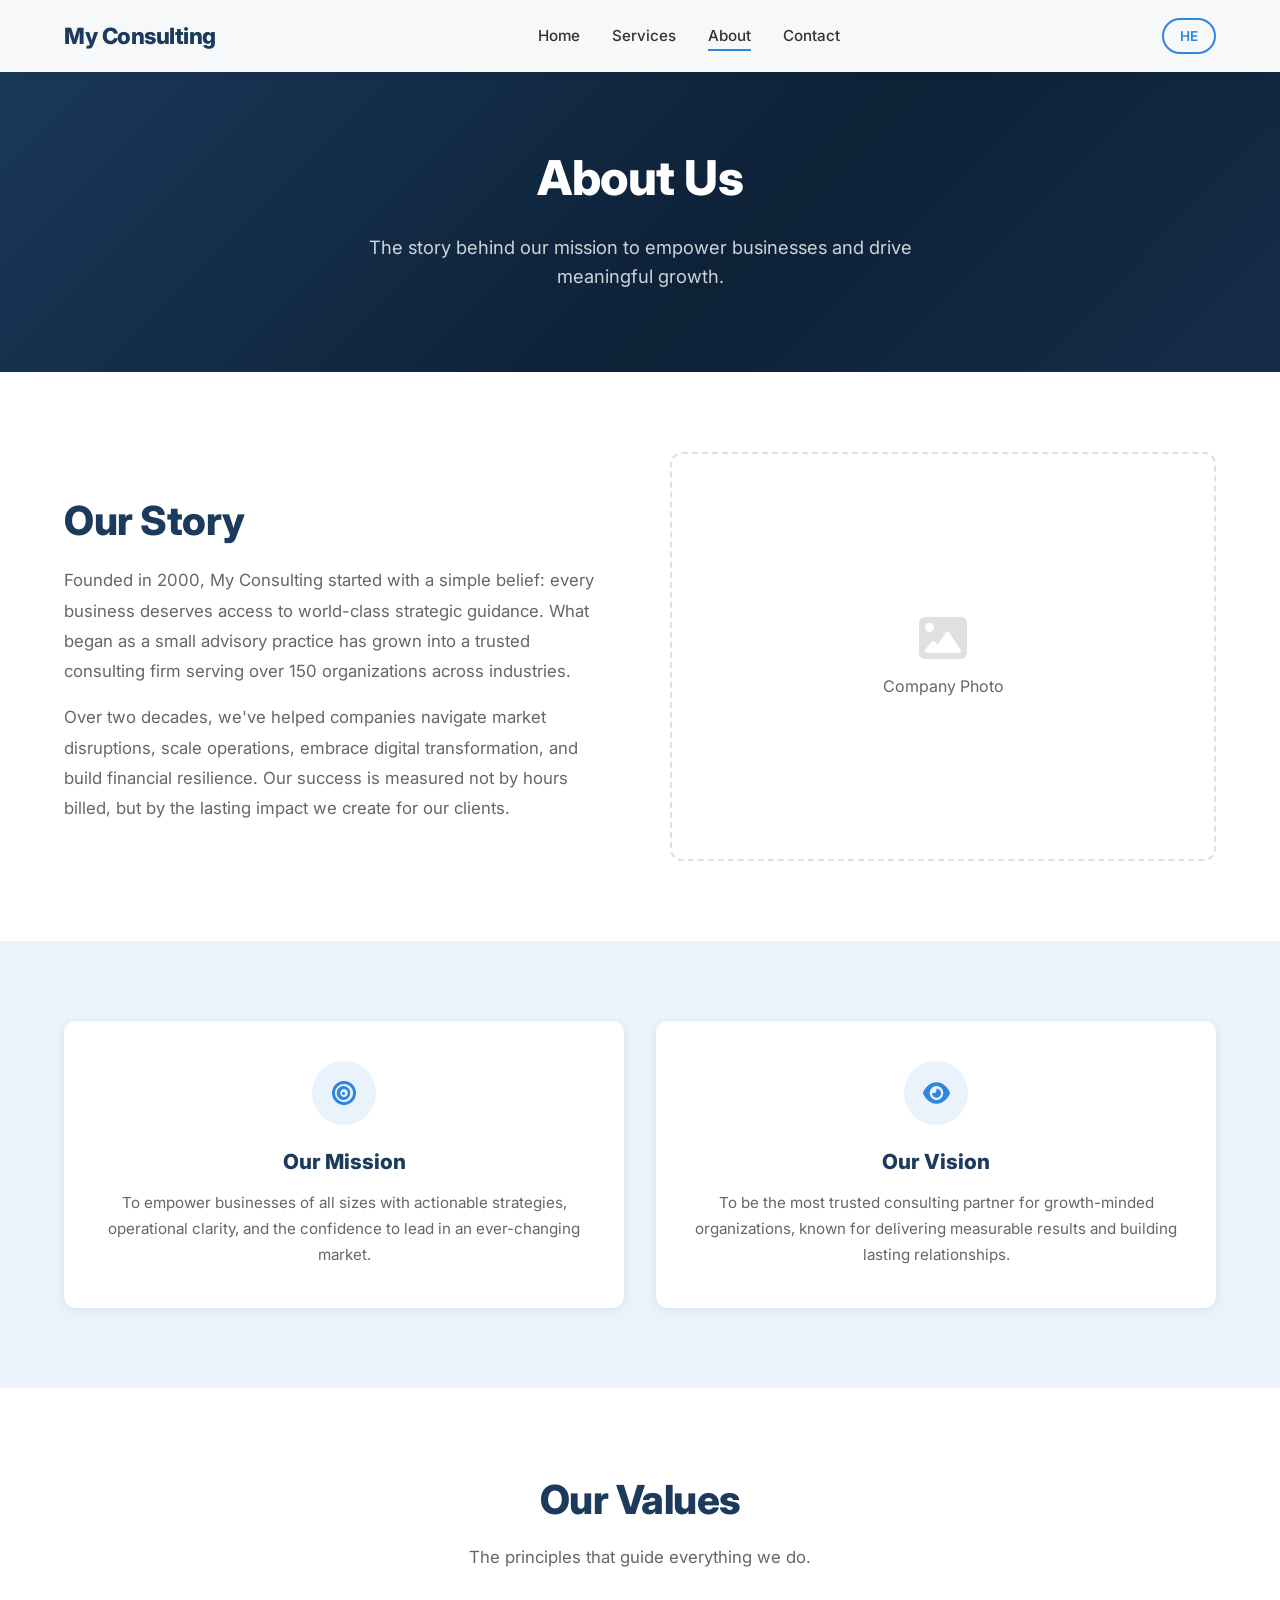
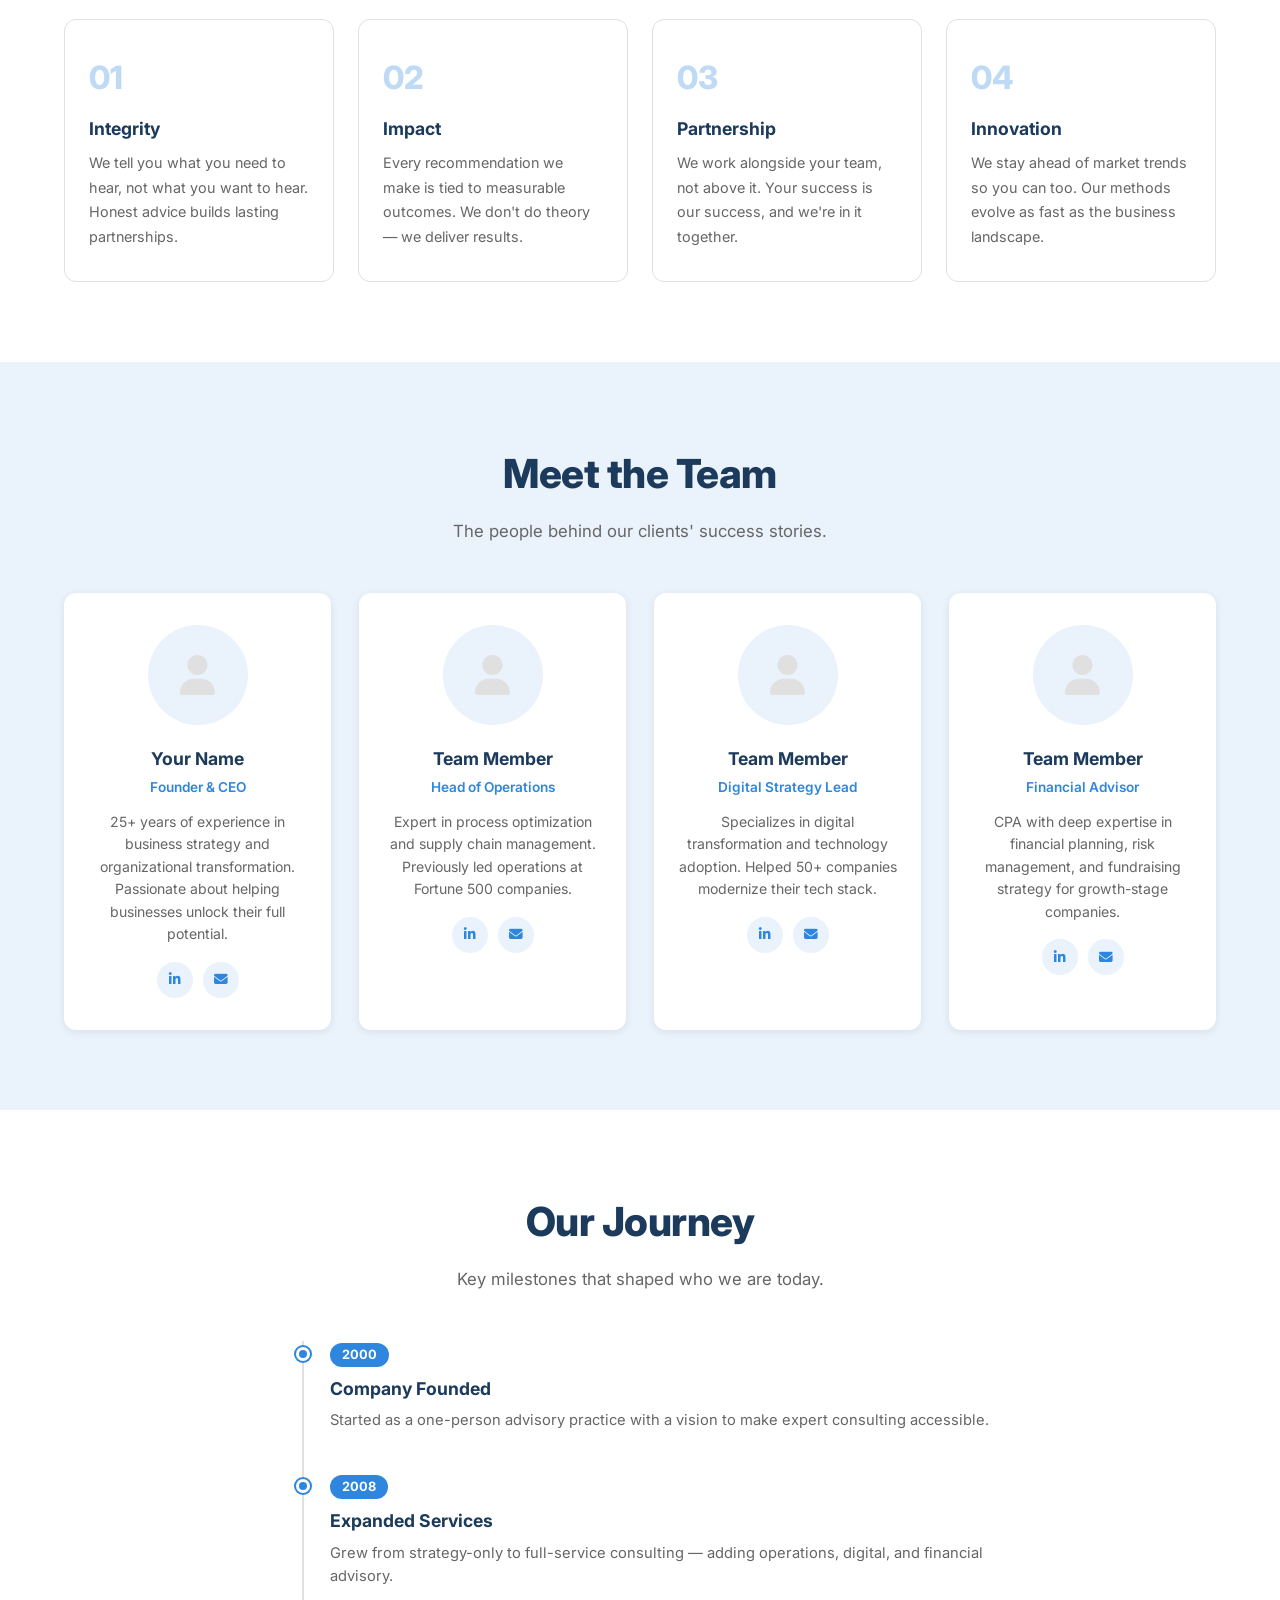
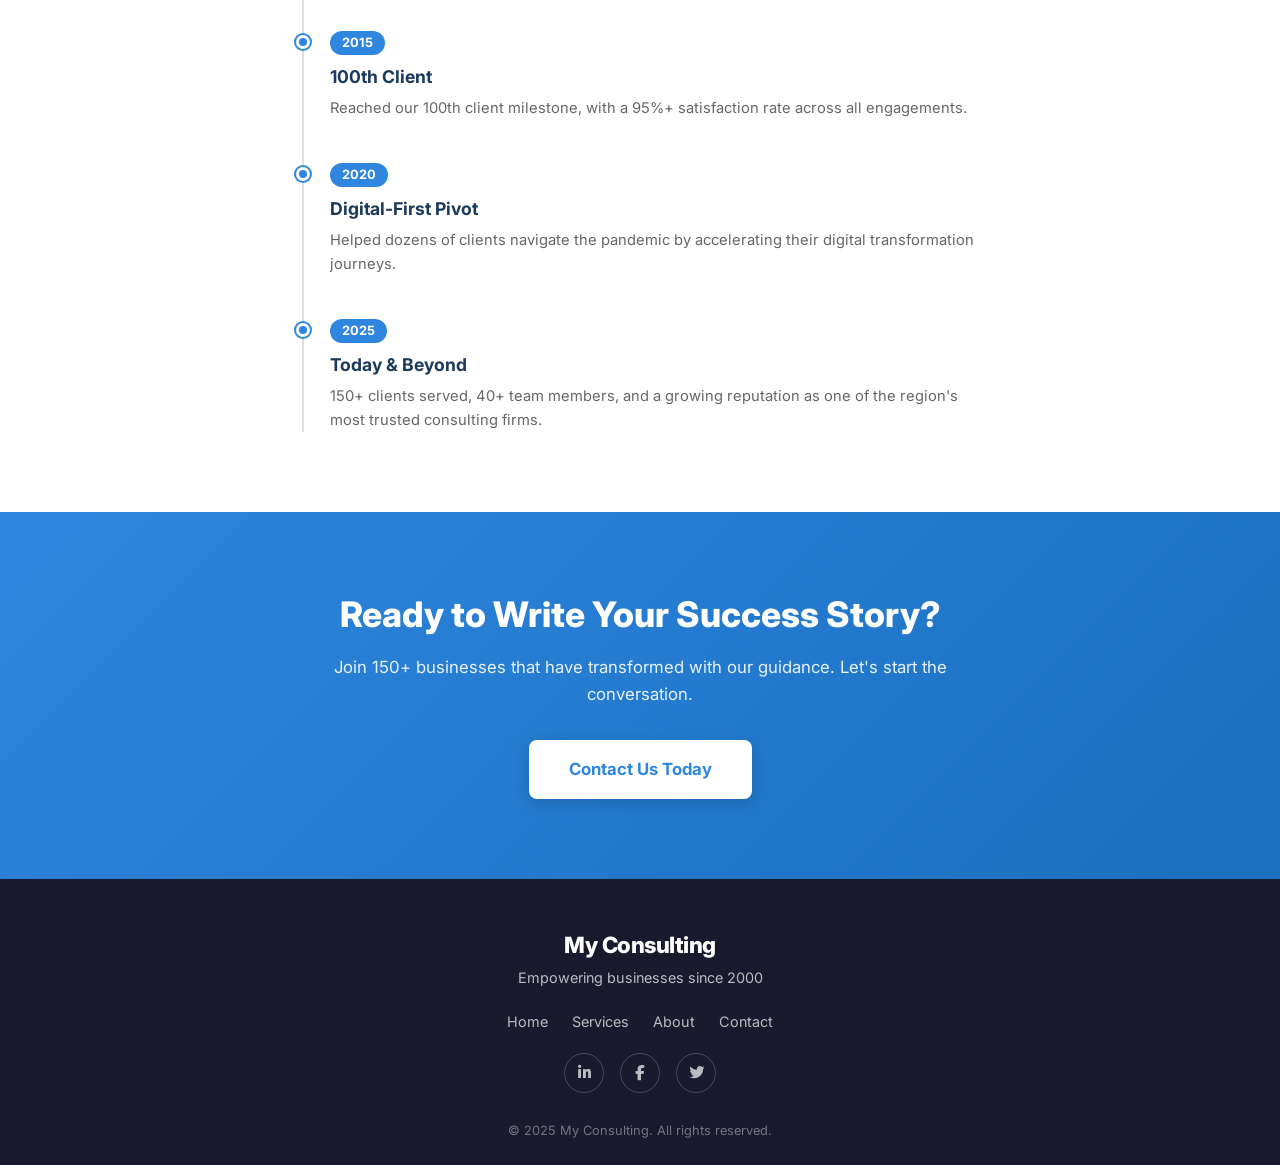
==== about.html @ 68646033 "Add About page (Sprint 4) - New about.html with: Our Story, Mission & Vision cards,   4 Values (Inte" ====
<!DOCTYPE html>
<html lang="en" dir="ltr">
<head>
    <meta charset="UTF-8">
    <meta name="viewport" content="width=device-width, initial-scale=1.0">
    <title>About — My Consulting</title>
    <meta name="description" content="Learn about My Consulting — our story, mission, values, and the team behind our success.">

    <!-- Fonts -->
    <link rel="preconnect" href="https://fonts.googleapis.com">
    <link rel="preconnect" href="https://fonts.gstatic.com" crossorigin>
    <link href="https://fonts.googleapis.com/css2?family=Inter:wght@400;500;600;700;800&family=Heebo:wght@400;500;600;700;800&display=swap" rel="stylesheet">

    <!-- Font Awesome Icons -->
    <link rel="stylesheet" href="https://cdnjs.cloudflare.com/ajax/libs/font-awesome/6.5.1/css/all.min.css">

    <!-- Stylesheet -->
    <link rel="stylesheet" href="css/style.css">
</head>
<body>

    <!-- ========== NAVBAR ========== -->
    <nav class="navbar" id="navbar">
        <div class="container navbar__inner">
            <a href="index.html" class="navbar__logo">
                <span class="logo-text" data-en="My Consulting" data-he="היועצים שלי">My Consulting</span>
            </a>

            <button class="navbar__toggle" id="navToggle" aria-label="Toggle menu">
                <i class="fas fa-bars"></i>
            </button>

            <ul class="navbar__menu" id="navMenu">
                <li><a href="index.html" class="navbar__link" data-en="Home" data-he="בית">Home</a></li>
                <li><a href="services.html" class="navbar__link" data-en="Services" data-he="שירותים">Services</a></li>
                <li><a href="about.html" class="navbar__link active" data-en="About" data-he="אודות">About</a></li>
                <li><a href="contact.html" class="navbar__link" data-en="Contact" data-he="צור קשר">Contact</a></li>
            </ul>

            <button class="lang-toggle" id="langToggle" aria-label="Switch language">
                <span class="lang-toggle__label">HE</span>
            </button>
        </div>
    </nav>

    <!-- ========== PAGE HERO ========== -->
    <section class="page-hero">
        <div class="container page-hero__content">
            <h1 class="page-hero__title" data-en="About Us" data-he="אודותינו">About Us</h1>
            <p class="page-hero__subtitle" data-en="The story behind our mission to empower businesses and drive meaningful growth." data-he="הסיפור מאחורי המשימה שלנו להעצים עסקים ולהניע צמיחה משמעותית.">
                The story behind our mission to empower businesses and drive meaningful growth.
            </p>
        </div>
    </section>

    <!-- ========== OUR STORY ========== -->
    <section class="our-story">
        <div class="container our-story__inner">
            <div class="our-story__content">
                <h2 class="section__title section__title--left" data-en="Our Story" data-he="הסיפור שלנו">Our Story</h2>
                <p class="our-story__text" data-en="Founded in 2000, My Consulting started with a simple belief: every business deserves access to world-class strategic guidance. What began as a small advisory practice has grown into a trusted consulting firm serving over 150 organizations across industries." data-he="היועצים שלי נוסדה בשנת 2000 מתוך אמונה פשוטה: כל עסק ראוי לגישה להכוונה אסטרטגית ברמה עולמית. מה שהתחיל כפרקטיקת ייעוץ קטנה צמח לחברת ייעוץ מהימנה המשרתת למעלה מ-150 ארגונים בתעשיות שונות.">
                    Founded in 2000, My Consulting started with a simple belief: every business deserves access to world-class strategic guidance. What began as a small advisory practice has grown into a trusted consulting firm serving over 150 organizations across industries.
                </p>
                <p class="our-story__text" data-en="Over two decades, we've helped companies navigate market disruptions, scale operations, embrace digital transformation, and build financial resilience. Our success is measured not by hours billed, but by the lasting impact we create for our clients." data-he="לאורך שני עשורים, עזרנו לחברות לנווט בשיבושי שוק, להרחיב תפעול, לאמץ טרנספורמציה דיגיטלית ולבנות חוסן פיננסי. ההצלחה שלנו נמדדת לא בשעות שחויבו, אלא בהשפעה המתמשכת שאנו יוצרים עבור הלקוחות שלנו.">
                    Over two decades, we've helped companies navigate market disruptions, scale operations, embrace digital transformation, and build financial resilience. Our success is measured not by hours billed, but by the lasting impact we create for our clients.
                </p>
            </div>
            <div class="our-story__image">
                <div class="about__placeholder">
                    <i class="fas fa-image"></i>
                    <span data-en="Company Photo" data-he="תמונת החברה">Company Photo</span>
                </div>
            </div>
        </div>
    </section>

    <!-- ========== MISSION & VISION ========== -->
    <section class="mission-vision">
        <div class="container">
            <div class="mission-vision__grid">
                <div class="mv-card">
                    <div class="mv-card__icon">
                        <i class="fas fa-bullseye"></i>
                    </div>
                    <h3 class="mv-card__title" data-en="Our Mission" data-he="המשימה שלנו">Our Mission</h3>
                    <p class="mv-card__text" data-en="To empower businesses of all sizes with actionable strategies, operational clarity, and the confidence to lead in an ever-changing market." data-he="להעצים עסקים בכל הגדלים עם אסטרטגיות מעשיות, בהירות תפעולית והביטחון להוביל בשוק משתנה.">
                        To empower businesses of all sizes with actionable strategies, operational clarity, and the confidence to lead in an ever-changing market.
                    </p>
                </div>
                <div class="mv-card">
                    <div class="mv-card__icon">
                        <i class="fas fa-eye"></i>
                    </div>
                    <h3 class="mv-card__title" data-en="Our Vision" data-he="החזון שלנו">Our Vision</h3>
                    <p class="mv-card__text" data-en="To be the most trusted consulting partner for growth-minded organizations, known for delivering measurable results and building lasting relationships." data-he="להיות שותף הייעוץ המהימן ביותר לארגונים מוכווני צמיחה, הידועים במתן תוצאות מדידות ובבניית קשרים מתמשכים.">
                        To be the most trusted consulting partner for growth-minded organizations, known for delivering measurable results and building lasting relationships.
                    </p>
                </div>
            </div>
        </div>
    </section>

    <!-- ========== OUR VALUES ========== -->
    <section class="values">
        <div class="container">
            <h2 class="section__title" data-en="Our Values" data-he="הערכים שלנו">Our Values</h2>
            <p class="section__subtitle" data-en="The principles that guide everything we do." data-he="העקרונות שמנחים את כל מה שאנחנו עושים.">
                The principles that guide everything we do.
            </p>

            <div class="values__grid">
                <div class="value-card">
                    <div class="value-card__number">01</div>
                    <h3 class="value-card__title" data-en="Integrity" data-he="יושרה">Integrity</h3>
                    <p class="value-card__text" data-en="We tell you what you need to hear, not what you want to hear. Honest advice builds lasting partnerships." data-he="אנחנו אומרים לכם מה שאתם צריכים לשמוע, לא מה שאתם רוצים לשמוע. ייעוץ כנה בונה שותפויות מתמשכות.">
                        We tell you what you need to hear, not what you want to hear. Honest advice builds lasting partnerships.
                    </p>
                </div>
                <div class="value-card">
                    <div class="value-card__number">02</div>
                    <h3 class="value-card__title" data-en="Impact" data-he="השפעה">Impact</h3>
                    <p class="value-card__text" data-en="Every recommendation we make is tied to measurable outcomes. We don't do theory — we deliver results." data-he="כל המלצה שלנו קשורה לתוצאות מדידות. אנחנו לא עוסקים בתיאוריה — אנחנו מספקים תוצאות.">
                        Every recommendation we make is tied to measurable outcomes. We don't do theory — we deliver results.
                    </p>
                </div>
                <div class="value-card">
                    <div class="value-card__number">03</div>
                    <h3 class="value-card__title" data-en="Partnership" data-he="שותפות">Partnership</h3>
                    <p class="value-card__text" data-en="We work alongside your team, not above it. Your success is our success, and we're in it together." data-he="אנחנו עובדים לצד הצוות שלכם, לא מעליו. ההצלחה שלכם היא ההצלחה שלנו, ואנחנו ביחד.">
                        We work alongside your team, not above it. Your success is our success, and we're in it together.
                    </p>
                </div>
                <div class="value-card">
                    <div class="value-card__number">04</div>
                    <h3 class="value-card__title" data-en="Innovation" data-he="חדשנות">Innovation</h3>
                    <p class="value-card__text" data-en="We stay ahead of market trends so you can too. Our methods evolve as fast as the business landscape." data-he="אנחנו נשארים מקדימים את מגמות השוק כדי שגם אתם תוכלו. השיטות שלנו מתפתחות מהר כמו הנוף העסקי.">
                        We stay ahead of market trends so you can too. Our methods evolve as fast as the business landscape.
                    </p>
                </div>
            </div>
        </div>
    </section>

    <!-- ========== TEAM SECTION ========== -->
    <section class="team">
        <div class="container">
            <h2 class="section__title" data-en="Meet the Team" data-he="הכירו את הצוות">Meet the Team</h2>
            <p class="section__subtitle" data-en="The people behind our clients' success stories." data-he="האנשים מאחורי סיפורי ההצלחה של הלקוחות שלנו.">
                The people behind our clients' success stories.
            </p>

            <div class="team__grid">
                <!-- Team Member 1 -->
                <div class="team-card">
                    <div class="team-card__photo">
                        <i class="fas fa-user"></i>
                    </div>
                    <h3 class="team-card__name" data-en="Your Name" data-he="השם שלך">Your Name</h3>
                    <span class="team-card__role" data-en="Founder & CEO" data-he='מייסד/ת ומנכ"ל/ית'>Founder & CEO</span>
                    <p class="team-card__bio" data-en="25+ years of experience in business strategy and organizational transformation. Passionate about helping businesses unlock their full potential." data-he="25+ שנות ניסיון באסטרטגיה עסקית וטרנספורמציה ארגונית. נלהב/ת לעזור לעסקים לפתוח את מלוא הפוטנציאל שלהם.">
                        25+ years of experience in business strategy and organizational transformation. Passionate about helping businesses unlock their full potential.
                    </p>
                    <div class="team-card__social">
                        <a href="#" aria-label="LinkedIn"><i class="fab fa-linkedin-in"></i></a>
                        <a href="#" aria-label="Email"><i class="fas fa-envelope"></i></a>
                    </div>
                </div>

                <!-- Team Member 2 -->
                <div class="team-card">
                    <div class="team-card__photo">
                        <i class="fas fa-user"></i>
                    </div>
                    <h3 class="team-card__name" data-en="Team Member" data-he="חבר/ת צוות">Team Member</h3>
                    <span class="team-card__role" data-en="Head of Operations" data-he="ראש תפעול">Head of Operations</span>
                    <p class="team-card__bio" data-en="Expert in process optimization and supply chain management. Previously led operations at Fortune 500 companies." data-he="מומחה/ית באופטימיזציה של תהליכים וניהול שרשרת אספקה. הוביל/ה בעבר תפעול בחברות Fortune 500.">
                        Expert in process optimization and supply chain management. Previously led operations at Fortune 500 companies.
                    </p>
                    <div class="team-card__social">
                        <a href="#" aria-label="LinkedIn"><i class="fab fa-linkedin-in"></i></a>
                        <a href="#" aria-label="Email"><i class="fas fa-envelope"></i></a>
                    </div>
                </div>

                <!-- Team Member 3 -->
                <div class="team-card">
                    <div class="team-card__photo">
                        <i class="fas fa-user"></i>
                    </div>
                    <h3 class="team-card__name" data-en="Team Member" data-he="חבר/ת צוות">Team Member</h3>
                    <span class="team-card__role" data-en="Digital Strategy Lead" data-he="מוביל/ת אסטרטגיה דיגיטלית">Digital Strategy Lead</span>
                    <p class="team-card__bio" data-en="Specializes in digital transformation and technology adoption. Helped 50+ companies modernize their tech stack." data-he="מתמחה בטרנספורמציה דיגיטלית ואימוץ טכנולוגיה. עזר/ה ליותר מ-50 חברות לחדש את מערך הטכנולוגיה שלהן.">
                        Specializes in digital transformation and technology adoption. Helped 50+ companies modernize their tech stack.
                    </p>
                    <div class="team-card__social">
                        <a href="#" aria-label="LinkedIn"><i class="fab fa-linkedin-in"></i></a>
                        <a href="#" aria-label="Email"><i class="fas fa-envelope"></i></a>
                    </div>
                </div>

                <!-- Team Member 4 -->
                <div class="team-card">
                    <div class="team-card__photo">
                        <i class="fas fa-user"></i>
                    </div>
                    <h3 class="team-card__name" data-en="Team Member" data-he="חבר/ת צוות">Team Member</h3>
                    <span class="team-card__role" data-en="Financial Advisor" data-he="יועץ/ת פיננסי/ת">Financial Advisor</span>
                    <p class="team-card__bio" data-en="CPA with deep expertise in financial planning, risk management, and fundraising strategy for growth-stage companies." data-he='רואה חשבון עם מומחיות עמוקה בתכנון פיננסי, ניהול סיכונים ואסטרטגיית גיוס הון לחברות בשלב צמיחה.'>
                        CPA with deep expertise in financial planning, risk management, and fundraising strategy for growth-stage companies.
                    </p>
                    <div class="team-card__social">
                        <a href="#" aria-label="LinkedIn"><i class="fab fa-linkedin-in"></i></a>
                        <a href="#" aria-label="Email"><i class="fas fa-envelope"></i></a>
                    </div>
                </div>
            </div>
        </div>
    </section>

    <!-- ========== TIMELINE / MILESTONES ========== -->
    <section class="timeline">
        <div class="container">
            <h2 class="section__title" data-en="Our Journey" data-he="המסע שלנו">Our Journey</h2>
            <p class="section__subtitle" data-en="Key milestones that shaped who we are today." data-he="אבני דרך מרכזיות שעיצבו את מי שאנחנו היום.">
                Key milestones that shaped who we are today.
            </p>

            <div class="timeline__track">
                <div class="timeline-item">
                    <div class="timeline-item__dot"></div>
                    <div class="timeline-item__content">
                        <span class="timeline-item__year">2000</span>
                        <h3 class="timeline-item__title" data-en="Company Founded" data-he="החברה נוסדה">Company Founded</h3>
                        <p class="timeline-item__text" data-en="Started as a one-person advisory practice with a vision to make expert consulting accessible." data-he="התחלנו כפרקטיקת ייעוץ של אדם אחד עם חזון להפוך ייעוץ מומחה לנגיש.">
                            Started as a one-person advisory practice with a vision to make expert consulting accessible.
                        </p>
                    </div>
                </div>

                <div class="timeline-item">
                    <div class="timeline-item__dot"></div>
                    <div class="timeline-item__content">
                        <span class="timeline-item__year">2008</span>
                        <h3 class="timeline-item__title" data-en="Expanded Services" data-he="הרחבת שירותים">Expanded Services</h3>
                        <p class="timeline-item__text" data-en="Grew from strategy-only to full-service consulting — adding operations, digital, and financial advisory." data-he="צמחנו מאסטרטגיה בלבד לייעוץ מלא — הוספנו תפעול, דיגיטל וייעוץ פיננסי.">
                            Grew from strategy-only to full-service consulting — adding operations, digital, and financial advisory.
                        </p>
                    </div>
                </div>

                <div class="timeline-item">
                    <div class="timeline-item__dot"></div>
                    <div class="timeline-item__content">
                        <span class="timeline-item__year">2015</span>
                        <h3 class="timeline-item__title" data-en="100th Client" data-he="הלקוח ה-100">100th Client</h3>
                        <p class="timeline-item__text" data-en="Reached our 100th client milestone, with a 95%+ satisfaction rate across all engagements." data-he="הגענו לאבן הדרך של 100 לקוחות, עם שיעור שביעות רצון של 95%+ בכל הפרויקטים.">
                            Reached our 100th client milestone, with a 95%+ satisfaction rate across all engagements.
                        </p>
                    </div>
                </div>

                <div class="timeline-item">
                    <div class="timeline-item__dot"></div>
                    <div class="timeline-item__content">
                        <span class="timeline-item__year">2020</span>
                        <h3 class="timeline-item__title" data-en="Digital-First Pivot" data-he="מעבר לדיגיטל">Digital-First Pivot</h3>
                        <p class="timeline-item__text" data-en="Helped dozens of clients navigate the pandemic by accelerating their digital transformation journeys." data-he="עזרנו לעשרות לקוחות לנווט במגפה על ידי האצת מסעות הטרנספורמציה הדיגיטלית שלהם.">
                            Helped dozens of clients navigate the pandemic by accelerating their digital transformation journeys.
                        </p>
                    </div>
                </div>

                <div class="timeline-item">
                    <div class="timeline-item__dot"></div>
                    <div class="timeline-item__content">
                        <span class="timeline-item__year">2025</span>
                        <h3 class="timeline-item__title" data-en="Today & Beyond" data-he="היום והלאה">Today & Beyond</h3>
                        <p class="timeline-item__text" data-en="150+ clients served, 40+ team members, and a growing reputation as one of the region's most trusted consulting firms." data-he="למעלה מ-150 לקוחות, 40+ חברי צוות, ומוניטין הולך וגדל כאחת מחברות הייעוץ המהימנות בישראל.">
                            150+ clients served, 40+ team members, and a growing reputation as one of the region's most trusted consulting firms.
                        </p>
                    </div>
                </div>
            </div>
        </div>
    </section>

    <!-- ========== BOTTOM CTA ========== -->
    <section class="cta-banner">
        <div class="container cta-banner__inner">
            <h2 class="cta-banner__title" data-en="Ready to Write Your Success Story?" data-he="מוכנים לכתוב את סיפור ההצלחה שלכם?">
                Ready to Write Your Success Story?
            </h2>
            <p class="cta-banner__text" data-en="Join 150+ businesses that have transformed with our guidance. Let's start the conversation." data-he="הצטרפו ליותר מ-150 עסקים שעברו טרנספורמציה בהכוונה שלנו. בואו נתחיל את השיחה.">
                Join 150+ businesses that have transformed with our guidance. Let's start the conversation.
            </p>
            <a href="contact.html" class="btn btn--cta" data-en="Contact Us Today" data-he="צרו קשר היום">
                Contact Us Today
            </a>
        </div>
    </section>

    <!-- ========== FOOTER ========== -->
    <footer class="footer">
        <div class="container footer__inner">
            <div class="footer__brand">
                <span class="logo-text" data-en="My Consulting" data-he="היועצים שלי">My Consulting</span>
                <p class="footer__tagline" data-en="Empowering businesses since 2000" data-he="מעצימים עסקים מאז 2000">Empowering businesses since 2000</p>
            </div>
            <div class="footer__links">
                <a href="index.html" data-en="Home" data-he="בית">Home</a>
                <a href="services.html" data-en="Services" data-he="שירותים">Services</a>
                <a href="about.html" data-en="About" data-he="אודות">About</a>
                <a href="contact.html" data-en="Contact" data-he="צור קשר">Contact</a>
            </div>
            <div class="footer__social">
                <a href="#" aria-label="LinkedIn"><i class="fab fa-linkedin-in"></i></a>
                <a href="#" aria-label="Facebook"><i class="fab fa-facebook-f"></i></a>
                <a href="#" aria-label="Twitter"><i class="fab fa-twitter"></i></a>
            </div>
            <p class="footer__copy">&copy; 2025 My Consulting. <span data-en="All rights reserved." data-he="כל הזכויות שמורות.">All rights reserved.</span></p>
        </div>
    </footer>

    <!-- JavaScript -->
    <script src="js/main.js"></script>
</body>
</html>
---- css/style.css ----
/* ========== CSS VARIABLES ========== */
:root {
    --color-primary: #1B3A5C;
    --color-accent: #2E86DE;
    --color-accent-hover: #2475c5;
    --color-light-bg: #EAF2FB;
    --color-gold: #F4A261;
    --color-white: #FFFFFF;
    --color-dark: #1a1a2e;
    --color-text: #333333;
    --color-text-light: #666666;
    --color-border: #e0e0e0;

    --font-en: 'Inter', sans-serif;
    --font-he: 'Heebo', sans-serif;

    --shadow-sm: 0 2px 8px rgba(0, 0, 0, 0.08);
    --shadow-md: 0 4px 20px rgba(0, 0, 0, 0.12);
    --shadow-lg: 0 8px 40px rgba(0, 0, 0, 0.15);

    --radius: 12px;
    --radius-sm: 8px;
    --transition: 0.3s ease;
}

/* ========== RESET & BASE ========== */
*,
*::before,
*::after {
    margin: 0;
    padding: 0;
    box-sizing: border-box;
}

html {
    scroll-behavior: smooth;
    font-size: 16px;
}

body {
    font-family: var(--font-en);
    color: var(--color-text);
    line-height: 1.6;
    background: var(--color-white);
    overflow-x: hidden;
}

[dir="rtl"] body {
    font-family: var(--font-he);
}

a {
    text-decoration: none;
    color: inherit;
    transition: color var(--transition);
}

img {
    max-width: 100%;
    display: block;
}

.container {
    max-width: 1200px;
    margin: 0 auto;
    padding: 0 24px;
}

/* ========== NAVBAR ========== */
.navbar {
    position: fixed;
    top: 0;
    left: 0;
    right: 0;
    z-index: 1000;
    background: rgba(255, 255, 255, 0.97);
    backdrop-filter: blur(10px);
    box-shadow: var(--shadow-sm);
    transition: background var(--transition);
}

.navbar__inner {
    display: flex;
    align-items: center;
    justify-content: space-between;
    height: 72px;
}

.navbar__logo {
    display: flex;
    align-items: center;
    gap: 10px;
}

.logo-text {
    font-size: 1.4rem;
    font-weight: 800;
    color: var(--color-primary);
    letter-spacing: -0.5px;
}

.navbar__menu {
    display: flex;
    list-style: none;
    gap: 32px;
}

.navbar__link {
    font-size: 0.95rem;
    font-weight: 500;
    color: var(--color-text);
    position: relative;
    padding: 4px 0;
}

.navbar__link::after {
    content: '';
    position: absolute;
    bottom: -2px;
    left: 0;
    width: 0;
    height: 2px;
    background: var(--color-accent);
    transition: width var(--transition);
}

.navbar__link:hover::after,
.navbar__link.active::after {
    width: 100%;
}

[dir="rtl"] .navbar__link::after {
    left: auto;
    right: 0;
}

.navbar__link:hover {
    color: var(--color-accent);
}

.lang-toggle {
    display: flex;
    align-items: center;
    gap: 6px;
    padding: 8px 16px;
    border: 2px solid var(--color-accent);
    border-radius: 24px;
    background: transparent;
    color: var(--color-accent);
    font-weight: 600;
    font-size: 0.85rem;
    cursor: pointer;
    transition: all var(--transition);
    font-family: var(--font-en);
}

.lang-toggle:hover {
    background: var(--color-accent);
    color: var(--color-white);
}

.navbar__toggle {
    display: none;
    background: none;
    border: none;
    font-size: 1.5rem;
    color: var(--color-primary);
    cursor: pointer;
}

/* ========== HERO ========== */
.hero {
    position: relative;
    min-height: 100vh;
    display: flex;
    align-items: center;
    justify-content: center;
    background: linear-gradient(135deg, var(--color-primary) 0%, #0d2137 60%, #162d4a 100%);
    overflow: hidden;
}

.hero::before {
    content: '';
    position: absolute;
    top: -50%;
    right: -20%;
    width: 700px;
    height: 700px;
    background: radial-gradient(circle, rgba(46, 134, 222, 0.15) 0%, transparent 70%);
    border-radius: 50%;
}

.hero::after {
    content: '';
    position: absolute;
    bottom: -30%;
    left: -10%;
    width: 500px;
    height: 500px;
    background: radial-gradient(circle, rgba(244, 162, 97, 0.1) 0%, transparent 70%);
    border-radius: 50%;
}

.hero__content {
    position: relative;
    z-index: 2;
    text-align: center;
    max-width: 800px;
}

.hero__title {
    font-size: clamp(2.2rem, 5vw, 3.5rem);
    font-weight: 800;
    color: var(--color-white);
    line-height: 1.2;
    margin-bottom: 24px;
    letter-spacing: -1px;
}

.hero__subtitle {
    font-size: clamp(1rem, 2.5vw, 1.25rem);
    color: rgba(255, 255, 255, 0.8);
    margin-bottom: 40px;
    font-weight: 400;
}

.hero__cta {
    font-size: 1.1rem;
    padding: 16px 40px;
}

/* ========== BUTTONS ========== */
.btn {
    display: inline-block;
    padding: 12px 32px;
    border-radius: 8px;
    font-weight: 600;
    font-size: 1rem;
    cursor: pointer;
    transition: all var(--transition);
    border: none;
    font-family: inherit;
    text-align: center;
}

.btn--primary {
    background: var(--color-accent);
    color: var(--color-white);
    box-shadow: 0 4px 15px rgba(46, 134, 222, 0.3);
}

.btn--primary:hover {
    background: var(--color-accent-hover);
    transform: translateY(-2px);
    box-shadow: 0 6px 25px rgba(46, 134, 222, 0.4);
}

.btn--outline {
    background: transparent;
    color: var(--color-accent);
    border: 2px solid var(--color-accent);
}

.btn--outline:hover {
    background: var(--color-accent);
    color: var(--color-white);
    transform: translateY(-2px);
}

/* ========== SECTION TITLES ========== */
.section__title {
    font-size: clamp(1.8rem, 4vw, 2.5rem);
    font-weight: 800;
    color: var(--color-primary);
    text-align: center;
    margin-bottom: 12px;
    letter-spacing: -0.5px;
}

.section__title--left {
    text-align: left;
}

[dir="rtl"] .section__title--left {
    text-align: right;
}

.section__subtitle {
    font-size: 1.05rem;
    color: var(--color-text-light);
    text-align: center;
    max-width: 600px;
    margin: 0 auto 48px;
}

/* ========== CTA BANNER ========== */
.cta-banner {
    padding: 80px 0;
    background: linear-gradient(135deg, var(--color-accent) 0%, #1a6fbf 100%);
    text-align: center;
}

.cta-banner__inner {
    max-width: 700px;
    margin: 0 auto;
}

.cta-banner__title {
    font-size: clamp(1.6rem, 3.5vw, 2.2rem);
    font-weight: 800;
    color: var(--color-white);
    margin-bottom: 16px;
    line-height: 1.3;
}

.cta-banner__text {
    font-size: 1.05rem;
    color: rgba(255, 255, 255, 0.9);
    margin-bottom: 32px;
    line-height: 1.6;
}

.btn--cta {
    display: inline-block;
    padding: 16px 40px;
    background: var(--color-white);
    color: var(--color-accent);
    border-radius: 8px;
    font-weight: 700;
    font-size: 1.05rem;
    cursor: pointer;
    transition: all var(--transition);
    border: none;
    box-shadow: 0 4px 15px rgba(0, 0, 0, 0.15);
}

.btn--cta:hover {
    background: var(--color-gold);
    color: var(--color-white);
    transform: translateY(-2px);
    box-shadow: 0 6px 25px rgba(0, 0, 0, 0.2);
}

/* ========== SERVICES ========== */
.services {
    padding: 100px 0;
    background: var(--color-white);
}

.services__grid {
    display: grid;
    grid-template-columns: repeat(4, 1fr);
    gap: 28px;
}

.service-card {
    background: var(--color-white);
    border: 1px solid var(--color-border);
    border-radius: var(--radius);
    padding: 40px 28px;
    text-align: center;
    transition: all var(--transition);
    position: relative;
    overflow: hidden;
}

.service-card::before {
    content: '';
    position: absolute;
    top: 0;
    left: 0;
    right: 0;
    height: 4px;
    background: var(--color-accent);
    transform: scaleX(0);
    transition: transform var(--transition);
}

.service-card:hover {
    transform: translateY(-8px);
    box-shadow: var(--shadow-lg);
    border-color: transparent;
}

.service-card:hover::before {
    transform: scaleX(1);
}

.service-card__icon {
    width: 72px;
    height: 72px;
    margin: 0 auto 24px;
    background: var(--color-light-bg);
    border-radius: 50%;
    display: flex;
    align-items: center;
    justify-content: center;
    font-size: 1.6rem;
    color: var(--color-accent);
    transition: all var(--transition);
}

.service-card:hover .service-card__icon {
    background: var(--color-accent);
    color: var(--color-white);
    transform: scale(1.1);
}

.service-card__title {
    font-size: 1.15rem;
    font-weight: 700;
    color: var(--color-primary);
    margin-bottom: 12px;
}

.service-card__desc {
    font-size: 0.92rem;
    color: var(--color-text-light);
    line-height: 1.7;
}

/* ========== STATS ========== */
.stats {
    padding: 60px 0;
    background: var(--color-primary);
}

.stats__grid {
    display: grid;
    grid-template-columns: repeat(4, 1fr);
    gap: 24px;
    text-align: center;
}

.stat__number {
    display: block;
    font-size: clamp(2rem, 4vw, 2.8rem);
    font-weight: 800;
    color: var(--color-gold);
    margin-bottom: 4px;
}

.stat__label {
    font-size: 0.95rem;
    color: rgba(255, 255, 255, 0.85);
    font-weight: 500;
}

/* ========== ABOUT ========== */
.about {
    padding: 100px 0;
    background: var(--color-light-bg);
}

.about__inner {
    display: grid;
    grid-template-columns: 1fr 1fr;
    gap: 60px;
    align-items: center;
}

.about__placeholder {
    width: 100%;
    aspect-ratio: 4/3;
    background: var(--color-white);
    border-radius: var(--radius);
    display: flex;
    flex-direction: column;
    align-items: center;
    justify-content: center;
    gap: 12px;
    color: var(--color-text-light);
    font-size: 1rem;
    border: 2px dashed var(--color-border);
}

.about__placeholder i {
    font-size: 3rem;
    color: var(--color-border);
}

.about__text {
    font-size: 1.05rem;
    color: var(--color-text-light);
    line-height: 1.8;
    margin-bottom: 28px;
}

/* ========== CONTACT ========== */
.contact {
    padding: 100px 0;
    background: var(--color-white);
}

.contact__form {
    max-width: 700px;
    margin: 0 auto;
    display: grid;
    grid-template-columns: 1fr 1fr;
    gap: 20px;
}

.form-group {
    display: flex;
    flex-direction: column;
}

.form-group--full {
    grid-column: 1 / -1;
}

.form-group label {
    font-size: 0.9rem;
    font-weight: 600;
    color: var(--color-primary);
    margin-bottom: 6px;
}

.form-group input,
.form-group textarea {
    padding: 14px 16px;
    border: 1px solid var(--color-border);
    border-radius: var(--radius-sm);
    font-size: 1rem;
    font-family: inherit;
    color: var(--color-text);
    transition: border-color var(--transition), box-shadow var(--transition);
    background: var(--color-white);
}

.form-group input:focus,
.form-group textarea:focus {
    outline: none;
    border-color: var(--color-accent);
    box-shadow: 0 0 0 3px rgba(46, 134, 222, 0.15);
}

.form-group textarea {
    resize: vertical;
    min-height: 120px;
}

.form__submit {
    grid-column: 1 / -1;
    justify-self: center;
    padding: 14px 48px;
}

/* ========== FOOTER ========== */
.footer {
    padding: 48px 0 24px;
    background: var(--color-dark);
    color: rgba(255, 255, 255, 0.7);
}

.footer__inner {
    display: flex;
    flex-direction: column;
    align-items: center;
    gap: 20px;
    text-align: center;
}

.footer .logo-text {
    color: var(--color-white);
}

.footer__tagline {
    font-size: 0.9rem;
    margin-top: 4px;
}

.footer__links {
    display: flex;
    gap: 24px;
}

.footer__links a {
    font-size: 0.9rem;
    color: rgba(255, 255, 255, 0.7);
    transition: color var(--transition);
}

.footer__links a:hover {
    color: var(--color-accent);
}

.footer__social {
    display: flex;
    gap: 16px;
}

.footer__social a {
    width: 40px;
    height: 40px;
    border-radius: 50%;
    border: 1px solid rgba(255, 255, 255, 0.2);
    display: flex;
    align-items: center;
    justify-content: center;
    color: rgba(255, 255, 255, 0.7);
    transition: all var(--transition);
    font-size: 0.95rem;
}

.footer__social a:hover {
    background: var(--color-accent);
    border-color: var(--color-accent);
    color: var(--color-white);
}

.footer__copy {
    font-size: 0.8rem;
    color: rgba(255, 255, 255, 0.4);
    margin-top: 8px;
}

/* ========== PAGE HERO (inner pages) ========== */
.page-hero {
    padding: 140px 0 80px;
    background: linear-gradient(135deg, var(--color-primary) 0%, #0d2137 60%, #162d4a 100%);
    text-align: center;
}

.page-hero__title {
    font-size: clamp(2rem, 5vw, 3rem);
    font-weight: 800;
    color: var(--color-white);
    margin-bottom: 16px;
    letter-spacing: -0.5px;
}

.page-hero__subtitle {
    font-size: clamp(1rem, 2.5vw, 1.15rem);
    color: rgba(255, 255, 255, 0.8);
    max-width: 600px;
    margin: 0 auto;
    line-height: 1.6;
}

/* ========== SERVICE DETAIL SECTIONS ========== */
.service-detail {
    padding: 80px 0;
    background: var(--color-white);
}

.service-detail--alt {
    background: var(--color-light-bg);
}

.service-detail__inner {
    display: grid;
    grid-template-columns: 1fr 400px;
    gap: 60px;
    align-items: start;
}

.service-detail__inner--reverse {
    grid-template-columns: 400px 1fr;
    direction: rtl;
}

.service-detail__inner--reverse > * {
    direction: ltr;
}

[dir="rtl"] .service-detail__inner--reverse > * {
    direction: rtl;
}

.service-detail__icon-badge {
    width: 56px;
    height: 56px;
    background: var(--color-light-bg);
    border-radius: 14px;
    display: flex;
    align-items: center;
    justify-content: center;
    font-size: 1.4rem;
    color: var(--color-accent);
    margin-bottom: 20px;
}

.service-detail--alt .service-detail__icon-badge {
    background: var(--color-white);
}

.service-detail__title {
    font-size: clamp(1.5rem, 3vw, 2rem);
    font-weight: 800;
    color: var(--color-primary);
    margin-bottom: 16px;
}

.service-detail__desc {
    font-size: 1.05rem;
    color: var(--color-text-light);
    line-height: 1.8;
    margin-bottom: 28px;
}

.service-detail__benefits-title,
.service-detail__process-title {
    font-size: 1.1rem;
    font-weight: 700;
    color: var(--color-primary);
    margin-bottom: 12px;
}

.service-detail__process-title {
    margin-top: 28px;
}

.service-detail__benefits {
    list-style: none;
    display: flex;
    flex-direction: column;
    gap: 10px;
}

.service-detail__benefits li {
    position: relative;
    padding-left: 28px;
    font-size: 0.95rem;
    color: var(--color-text);
    line-height: 1.6;
}

.service-detail__benefits li::before {
    content: '\f00c';
    font-family: 'Font Awesome 6 Free';
    font-weight: 900;
    position: absolute;
    left: 0;
    top: 2px;
    color: var(--color-accent);
    font-size: 0.85rem;
}

[dir="rtl"] .service-detail__benefits li {
    padding-left: 0;
    padding-right: 28px;
}

[dir="rtl"] .service-detail__benefits li::before {
    left: auto;
    right: 0;
}

/* Process Steps */
.process-steps {
    display: flex;
    flex-direction: column;
    gap: 16px;
}

.process-step {
    display: flex;
    align-items: flex-start;
    gap: 16px;
}

.process-step__number {
    width: 32px;
    height: 32px;
    min-width: 32px;
    border-radius: 50%;
    background: var(--color-accent);
    color: var(--color-white);
    display: flex;
    align-items: center;
    justify-content: center;
    font-size: 0.85rem;
    font-weight: 700;
    margin-top: 2px;
}

.process-step strong {
    display: block;
    font-size: 0.95rem;
    color: var(--color-primary);
    margin-bottom: 2px;
}

.process-step p {
    font-size: 0.9rem;
    color: var(--color-text-light);
    line-height: 1.5;
}

/* Service Visual Placeholder */
.service-visual-placeholder {
    width: 100%;
    aspect-ratio: 1;
    max-width: 400px;
    background: var(--color-light-bg);
    border-radius: var(--radius);
    display: flex;
    align-items: center;
    justify-content: center;
    color: var(--color-border);
    font-size: 4rem;
    position: sticky;
    top: 100px;
}

.service-detail--alt .service-visual-placeholder {
    background: var(--color-white);
}

/* ========== OUR STORY ========== */
.our-story {
    padding: 80px 0;
    background: var(--color-white);
}

.our-story__inner {
    display: grid;
    grid-template-columns: 1fr 1fr;
    gap: 60px;
    align-items: center;
}

.our-story__text {
    font-size: 1.05rem;
    color: var(--color-text-light);
    line-height: 1.8;
    margin-bottom: 16px;
}

.our-story__text:last-of-type {
    margin-bottom: 0;
}

/* ========== MISSION & VISION ========== */
.mission-vision {
    padding: 80px 0;
    background: var(--color-light-bg);
}

.mission-vision__grid {
    display: grid;
    grid-template-columns: 1fr 1fr;
    gap: 32px;
}

.mv-card {
    background: var(--color-white);
    border-radius: var(--radius);
    padding: 40px 32px;
    text-align: center;
    box-shadow: var(--shadow-sm);
}

.mv-card__icon {
    width: 64px;
    height: 64px;
    margin: 0 auto 20px;
    background: var(--color-light-bg);
    border-radius: 50%;
    display: flex;
    align-items: center;
    justify-content: center;
    font-size: 1.5rem;
    color: var(--color-accent);
}

.mv-card__title {
    font-size: 1.3rem;
    font-weight: 800;
    color: var(--color-primary);
    margin-bottom: 12px;
}

.mv-card__text {
    font-size: 0.95rem;
    color: var(--color-text-light);
    line-height: 1.7;
}

/* ========== VALUES ========== */
.values {
    padding: 80px 0;
    background: var(--color-white);
}

.values__grid {
    display: grid;
    grid-template-columns: repeat(4, 1fr);
    gap: 24px;
}

.value-card {
    padding: 32px 24px;
    border-radius: var(--radius);
    border: 1px solid var(--color-border);
    transition: all var(--transition);
}

.value-card:hover {
    transform: translateY(-4px);
    box-shadow: var(--shadow-md);
    border-color: transparent;
}

.value-card__number {
    font-size: 2rem;
    font-weight: 800;
    color: var(--color-accent);
    opacity: 0.3;
    margin-bottom: 12px;
}

.value-card__title {
    font-size: 1.1rem;
    font-weight: 700;
    color: var(--color-primary);
    margin-bottom: 8px;
}

.value-card__text {
    font-size: 0.9rem;
    color: var(--color-text-light);
    line-height: 1.7;
}

/* ========== TEAM ========== */
.team {
    padding: 80px 0;
    background: var(--color-light-bg);
}

.team__grid {
    display: grid;
    grid-template-columns: repeat(4, 1fr);
    gap: 28px;
}

.team-card {
    background: var(--color-white);
    border-radius: var(--radius);
    padding: 32px 24px;
    text-align: center;
    box-shadow: var(--shadow-sm);
    transition: all var(--transition);
}

.team-card:hover {
    transform: translateY(-4px);
    box-shadow: var(--shadow-md);
}

.team-card__photo {
    width: 100px;
    height: 100px;
    margin: 0 auto 20px;
    border-radius: 50%;
    background: var(--color-light-bg);
    display: flex;
    align-items: center;
    justify-content: center;
    font-size: 2.5rem;
    color: var(--color-border);
}

.team-card__name {
    font-size: 1.1rem;
    font-weight: 700;
    color: var(--color-primary);
    margin-bottom: 4px;
}

.team-card__role {
    display: block;
    font-size: 0.85rem;
    font-weight: 600;
    color: var(--color-accent);
    margin-bottom: 12px;
}

.team-card__bio {
    font-size: 0.88rem;
    color: var(--color-text-light);
    line-height: 1.6;
    margin-bottom: 16px;
}

.team-card__social {
    display: flex;
    justify-content: center;
    gap: 10px;
}

.team-card__social a {
    width: 36px;
    height: 36px;
    border-radius: 50%;
    background: var(--color-light-bg);
    display: flex;
    align-items: center;
    justify-content: center;
    color: var(--color-accent);
    font-size: 0.85rem;
    transition: all var(--transition);
}

.team-card__social a:hover {
    background: var(--color-accent);
    color: var(--color-white);
}

/* ========== TIMELINE ========== */
.timeline {
    padding: 80px 0;
    background: var(--color-white);
}

.timeline__track {
    max-width: 700px;
    margin: 0 auto;
    position: relative;
    padding-left: 40px;
}

.timeline__track::before {
    content: '';
    position: absolute;
    left: 12px;
    top: 0;
    bottom: 0;
    width: 2px;
    background: var(--color-border);
}

[dir="rtl"] .timeline__track {
    padding-left: 0;
    padding-right: 40px;
}

[dir="rtl"] .timeline__track::before {
    left: auto;
    right: 12px;
}

.timeline-item {
    position: relative;
    margin-bottom: 40px;
}

.timeline-item:last-child {
    margin-bottom: 0;
}

.timeline-item__dot {
    position: absolute;
    left: -34px;
    top: 6px;
    width: 14px;
    height: 14px;
    border-radius: 50%;
    background: var(--color-accent);
    border: 3px solid var(--color-white);
    box-shadow: 0 0 0 2px var(--color-accent);
}

[dir="rtl"] .timeline-item__dot {
    left: auto;
    right: -34px;
}

.timeline-item__year {
    display: inline-block;
    font-size: 0.8rem;
    font-weight: 700;
    color: var(--color-white);
    background: var(--color-accent);
    padding: 2px 12px;
    border-radius: 12px;
    margin-bottom: 8px;
}

.timeline-item__title {
    font-size: 1.1rem;
    font-weight: 700;
    color: var(--color-primary);
    margin-bottom: 6px;
}

.timeline-item__text {
    font-size: 0.92rem;
    color: var(--color-text-light);
    line-height: 1.6;
}

/* ========== CONTACT INFO CARDS ========== */
.contact-info {
    padding: 80px 0 40px;
    background: var(--color-white);
    margin-top: -40px;
    position: relative;
    z-index: 2;
}

.contact-info__grid {
    display: grid;
    grid-template-columns: repeat(3, 1fr);
    gap: 24px;
}

.contact-info-card {
    background: var(--color-white);
    border: 1px solid var(--color-border);
    border-radius: var(--radius);
    padding: 32px 24px;
    text-align: center;
    transition: all var(--transition);
}

.contact-info-card:hover {
    transform: translateY(-4px);
    box-shadow: var(--shadow-md);
    border-color: transparent;
}

.contact-info-card__icon {
    width: 56px;
    height: 56px;
    margin: 0 auto 16px;
    background: var(--color-light-bg);
    border-radius: 50%;
    display: flex;
    align-items: center;
    justify-content: center;
    font-size: 1.2rem;
    color: var(--color-accent);
}

.contact-info-card__title {
    font-size: 1.05rem;
    font-weight: 700;
    color: var(--color-primary);
    margin-bottom: 8px;
}

.contact-info-card__text {
    font-size: 0.95rem;
    color: var(--color-text-light);
    margin-bottom: 12px;
}

.contact-info-card__link {
    font-size: 0.9rem;
    font-weight: 600;
    color: var(--color-accent);
}

.contact-info-card__link:hover {
    text-decoration: underline;
}

/* ========== CONTACT MAIN (form + sidebar) ========== */
.contact-main {
    padding: 40px 0 80px;
    background: var(--color-white);
}

.contact-main__inner {
    display: grid;
    grid-template-columns: 1fr 340px;
    gap: 48px;
    align-items: start;
}

.contact-main__title {
    font-size: 1.6rem;
    font-weight: 800;
    color: var(--color-primary);
    margin-bottom: 8px;
}

.contact-main__subtitle {
    font-size: 0.95rem;
    color: var(--color-text-light);
    margin-bottom: 28px;
}

/* Contact Page Form */
.contact-page-form .form-row {
    display: grid;
    grid-template-columns: 1fr 1fr;
    gap: 16px;
    margin-bottom: 16px;
}

.contact-page-form .form-group {
    margin-bottom: 16px;
}

.contact-page-form select {
    padding: 14px 16px;
    border: 1px solid var(--color-border);
    border-radius: var(--radius-sm);
    font-size: 1rem;
    font-family: inherit;
    color: var(--color-text);
    background: var(--color-white);
    width: 100%;
    cursor: pointer;
    transition: border-color var(--transition), box-shadow var(--transition);
    appearance: none;
    background-image: url("data:image/svg+xml,%3Csvg xmlns='http://www.w3.org/2000/svg' width='12' height='12' viewBox='0 0 12 12'%3E%3Cpath fill='%23666' d='M6 8L1 3h10z'/%3E%3C/svg%3E");
    background-repeat: no-repeat;
    background-position: right 16px center;
}

[dir="rtl"] .contact-page-form select {
    background-position: left 16px center;
}

.contact-page-form select:focus {
    outline: none;
    border-color: var(--color-accent);
    box-shadow: 0 0 0 3px rgba(46, 134, 222, 0.15);
}

.form__submit--full {
    width: 100%;
    padding: 16px;
    font-size: 1.05rem;
}

/* Sidebar */
.sidebar-card {
    background: var(--color-light-bg);
    border-radius: var(--radius);
    padding: 28px 24px;
    margin-bottom: 20px;
}

.sidebar-card--accent {
    background: var(--color-accent);
    text-align: center;
}

.sidebar-card__big-icon {
    font-size: 2rem;
    color: var(--color-white);
    margin-bottom: 12px;
}

.sidebar-card__title {
    font-size: 1.05rem;
    font-weight: 700;
    color: var(--color-primary);
    margin-bottom: 16px;
}

.sidebar-card__title i {
    margin-right: 8px;
    color: var(--color-accent);
}

[dir="rtl"] .sidebar-card__title i {
    margin-right: 0;
    margin-left: 8px;
}

.sidebar-card__title--white {
    color: var(--color-white);
}

.sidebar-card__title--white i {
    color: var(--color-white);
}

.sidebar-card__text--white {
    color: rgba(255, 255, 255, 0.9);
    font-size: 0.9rem;
    line-height: 1.6;
}

/* Hours List */
.hours-list {
    list-style: none;
    display: flex;
    flex-direction: column;
    gap: 10px;
}

.hours-list li {
    display: flex;
    justify-content: space-between;
    font-size: 0.9rem;
    color: var(--color-text);
}

.hours-list__closed span:last-child {
    color: #e74c3c;
    font-weight: 600;
}

/* Sidebar Social */
.sidebar-social {
    display: flex;
    gap: 12px;
}

.sidebar-social a {
    width: 42px;
    height: 42px;
    border-radius: 50%;
    background: var(--color-white);
    display: flex;
    align-items: center;
    justify-content: center;
    color: var(--color-accent);
    font-size: 1rem;
    transition: all var(--transition);
}

.sidebar-social a:hover {
    background: var(--color-accent);
    color: var(--color-white);
}

/* ========== MAP PLACEHOLDER ========== */
.map-section {
    background: var(--color-light-bg);
}

.map-placeholder {
    width: 100%;
    height: 300px;
    display: flex;
    flex-direction: column;
    align-items: center;
    justify-content: center;
    gap: 12px;
    color: var(--color-text-light);
    font-size: 1rem;
}

.map-placeholder i {
    font-size: 3rem;
    color: var(--color-border);
}

/* ========== FAQ ========== */
.faq {
    padding: 80px 0;
    background: var(--color-white);
}

.faq__list {
    max-width: 750px;
    margin: 0 auto;
    display: flex;
    flex-direction: column;
    gap: 12px;
}

.faq-item {
    border: 1px solid var(--color-border);
    border-radius: var(--radius-sm);
    overflow: hidden;
    transition: box-shadow var(--transition);
}

.faq-item:hover {
    box-shadow: var(--shadow-sm);
}

.faq-item__question {
    width: 100%;
    padding: 20px 24px;
    display: flex;
    justify-content: space-between;
    align-items: center;
    background: none;
    border: none;
    cursor: pointer;
    font-family: inherit;
    text-align: left;
}

[dir="rtl"] .faq-item__question {
    text-align: right;
}

.faq-item__question span {
    font-size: 1rem;
    font-weight: 600;
    color: var(--color-primary);
    flex: 1;
    padding-right: 16px;
}

[dir="rtl"] .faq-item__question span {
    padding-right: 0;
    padding-left: 16px;
}

.faq-item__icon {
    color: var(--color-accent);
    font-size: 0.85rem;
    transition: transform var(--transition);
    flex-shrink: 0;
}

.faq-item.open .faq-item__icon {
    transform: rotate(180deg);
}

.faq-item__answer {
    max-height: 0;
    overflow: hidden;
    transition: max-height 0.3s ease, padding 0.3s ease;
}

.faq-item.open .faq-item__answer {
    max-height: 300px;
}

.faq-item__answer p {
    padding: 0 24px 20px;
    font-size: 0.95rem;
    color: var(--color-text-light);
    line-height: 1.7;
}

/* ========== SOCIAL PROOF ========== */
.social-proof {
    padding: 80px 0;
    background: var(--color-light-bg);
    text-align: center;
}

.social-proof__title {
    font-size: clamp(1.4rem, 3vw, 1.8rem);
    font-weight: 700;
    color: var(--color-primary);
    margin-bottom: 40px;
}

.social-proof__logos {
    display: flex;
    justify-content: center;
    align-items: center;
    gap: 48px;
    flex-wrap: wrap;
    margin-bottom: 60px;
    padding-bottom: 60px;
    border-bottom: 1px solid var(--color-border);
}

.proof-logo {
    display: flex;
    flex-direction: column;
    align-items: center;
    gap: 8px;
    color: var(--color-text-light);
    opacity: 0.5;
    transition: opacity var(--transition);
}

.proof-logo:hover {
    opacity: 0.8;
}

.proof-logo i {
    font-size: 2.5rem;
}

.proof-logo span {
    font-size: 0.85rem;
    font-weight: 500;
}

.social-proof__testimonials {
    display: grid;
    grid-template-columns: 1fr 1fr;
    gap: 32px;
    max-width: 900px;
    margin: 0 auto;
}

.testimonial {
    background: var(--color-white);
    border-radius: var(--radius);
    padding: 32px;
    text-align: left;
    box-shadow: var(--shadow-sm);
    transition: box-shadow var(--transition);
}

.testimonial:hover {
    box-shadow: var(--shadow-md);
}

[dir="rtl"] .testimonial {
    text-align: right;
}

.testimonial__stars {
    color: var(--color-gold);
    font-size: 0.9rem;
    margin-bottom: 16px;
    display: flex;
    gap: 2px;
}

.testimonial__text {
    font-size: 1rem;
    color: var(--color-text);
    line-height: 1.7;
    margin-bottom: 20px;
    font-style: italic;
}

.testimonial__author {
    display: flex;
    align-items: center;
    gap: 12px;
}

.testimonial__avatar {
    width: 44px;
    height: 44px;
    border-radius: 50%;
    background: var(--color-light-bg);
    display: flex;
    align-items: center;
    justify-content: center;
    color: var(--color-accent);
    font-size: 1.1rem;
}

.testimonial__name {
    display: block;
    font-size: 0.95rem;
    color: var(--color-primary);
}

.testimonial__role {
    font-size: 0.8rem;
    color: var(--color-text-light);
}

/* ========== RTL SUPPORT ========== */
[dir="rtl"] .about__inner {
    direction: rtl;
}

[dir="rtl"] .navbar__menu {
    direction: rtl;
}

[dir="rtl"] .contact__form {
    direction: rtl;
}

[dir="rtl"] .footer__links {
    direction: rtl;
}

/* ========== RESPONSIVE ========== */
@media (max-width: 1024px) {
    .services__grid {
        grid-template-columns: repeat(2, 1fr);
    }

    .stats__grid {
        grid-template-columns: repeat(2, 1fr);
        gap: 32px;
    }
}

@media (max-width: 768px) {
    .navbar__menu {
        display: none;
        position: absolute;
        top: 72px;
        left: 0;
        right: 0;
        background: var(--color-white);
        flex-direction: column;
        padding: 24px;
        gap: 16px;
        box-shadow: var(--shadow-md);
    }

    .navbar__menu.open {
        display: flex;
    }

    .navbar__toggle {
        display: block;
    }

    .hero__title {
        font-size: 2rem;
    }

    .services__grid {
        grid-template-columns: 1fr;
        gap: 20px;
    }

    .stats__grid {
        grid-template-columns: repeat(2, 1fr);
    }

    .about__inner {
        grid-template-columns: 1fr;
        gap: 32px;
    }

    .contact__form {
        grid-template-columns: 1fr;
    }

    .section__title {
        font-size: 1.8rem;
    }

    .social-proof__testimonials {
        grid-template-columns: 1fr;
    }

    .social-proof__logos {
        gap: 32px;
    }

    .service-detail__inner,
    .service-detail__inner--reverse {
        grid-template-columns: 1fr;
        direction: ltr;
    }

    [dir="rtl"] .service-detail__inner,
    [dir="rtl"] .service-detail__inner--reverse {
        direction: rtl;
    }

    .service-visual-placeholder {
        max-width: 280px;
        margin: 0 auto;
        position: static;
    }

    .service-detail {
        padding: 60px 0;
    }

    .our-story__inner {
        grid-template-columns: 1fr;
        gap: 32px;
    }

    .mission-vision__grid {
        grid-template-columns: 1fr;
    }

    .values__grid {
        grid-template-columns: 1fr 1fr;
    }

    .team__grid {
        grid-template-columns: 1fr 1fr;
    }

    .timeline__track {
        padding-left: 32px;
    }

    .timeline-item__dot {
        left: -26px;
    }

    [dir="rtl"] .timeline__track {
        padding-right: 32px;
    }

    [dir="rtl"] .timeline-item__dot {
        right: -26px;
    }

    .contact-info__grid {
        grid-template-columns: 1fr;
    }

    .contact-main__inner {
        grid-template-columns: 1fr;
    }

    .contact-page-form .form-row {
        grid-template-columns: 1fr;
    }
}

@media (max-width: 480px) {
    .container {
        padding: 0 16px;
    }

    .hero {
        min-height: 80vh;
    }

    .hero__cta {
        width: 100%;
        text-align: center;
    }

    .stats__grid {
        grid-template-columns: 1fr 1fr;
        gap: 24px;
    }

    .stat__number {
        font-size: 1.8rem;
    }
}
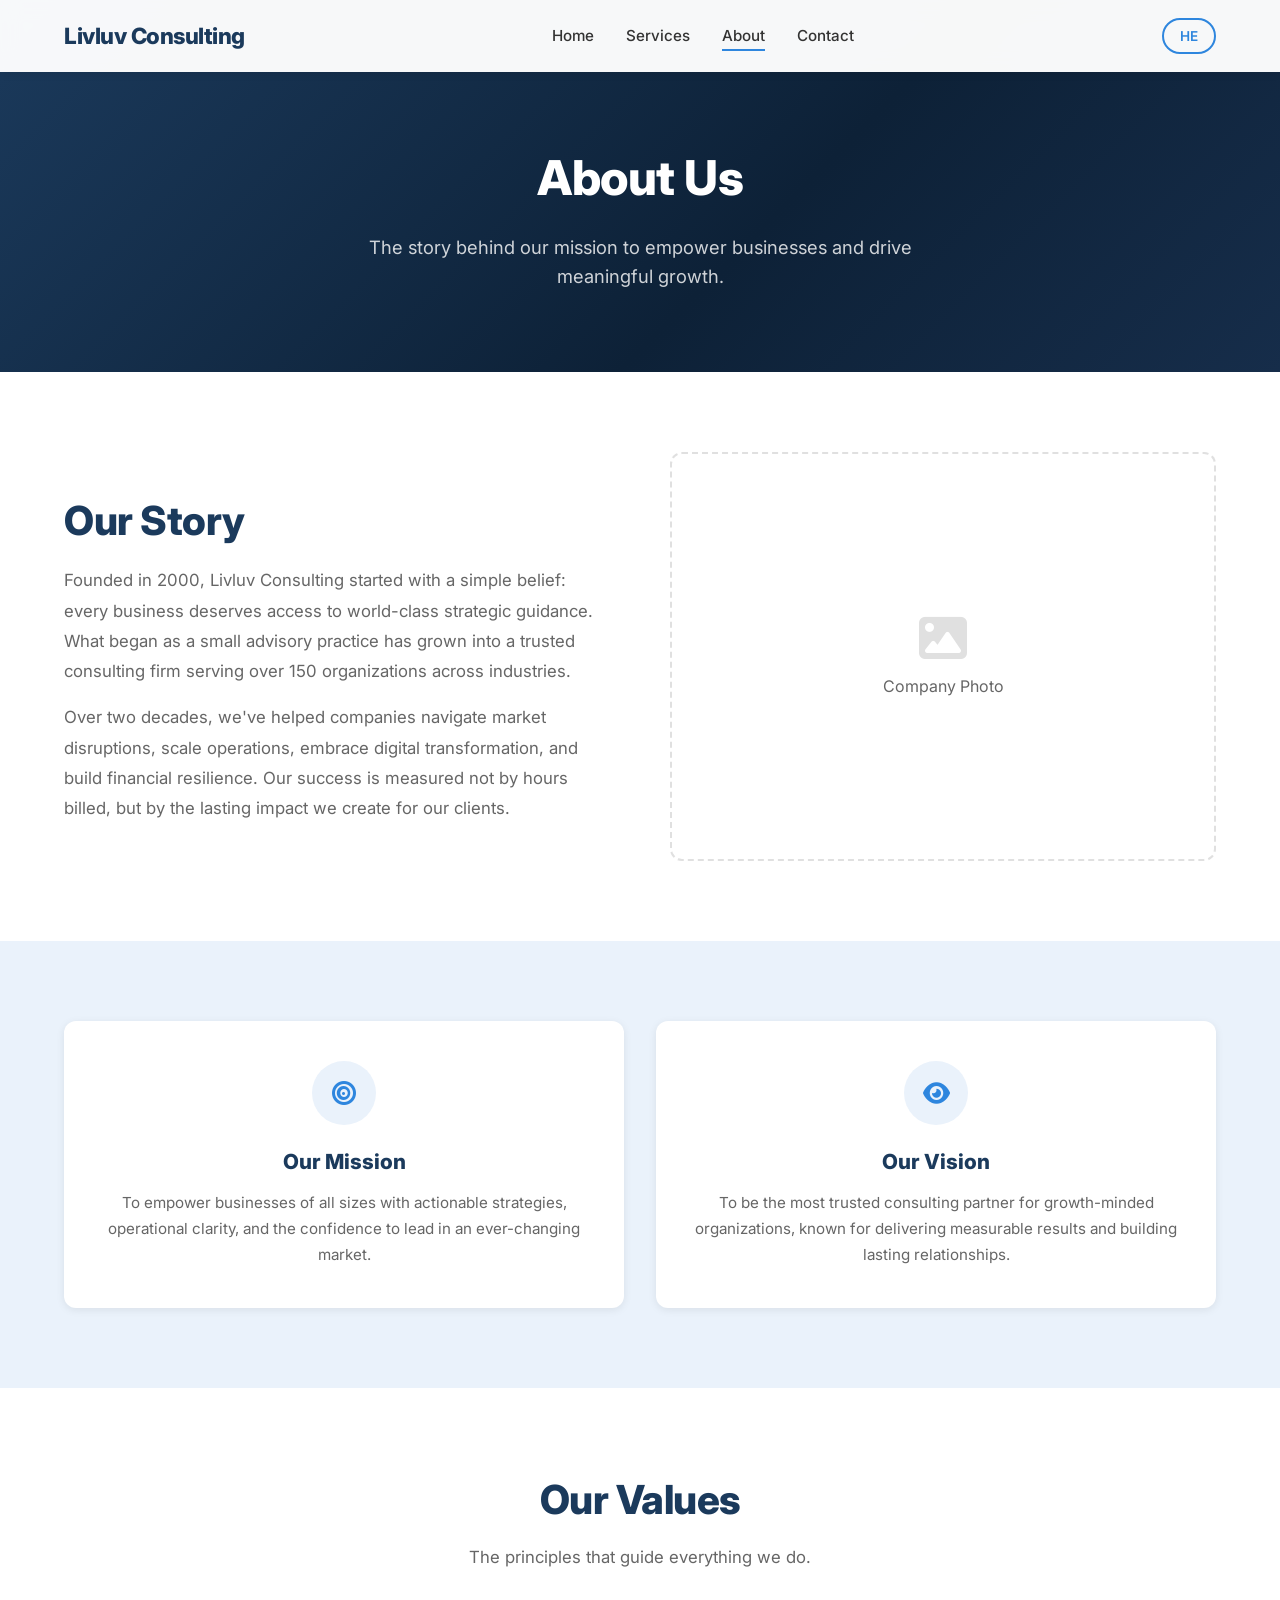
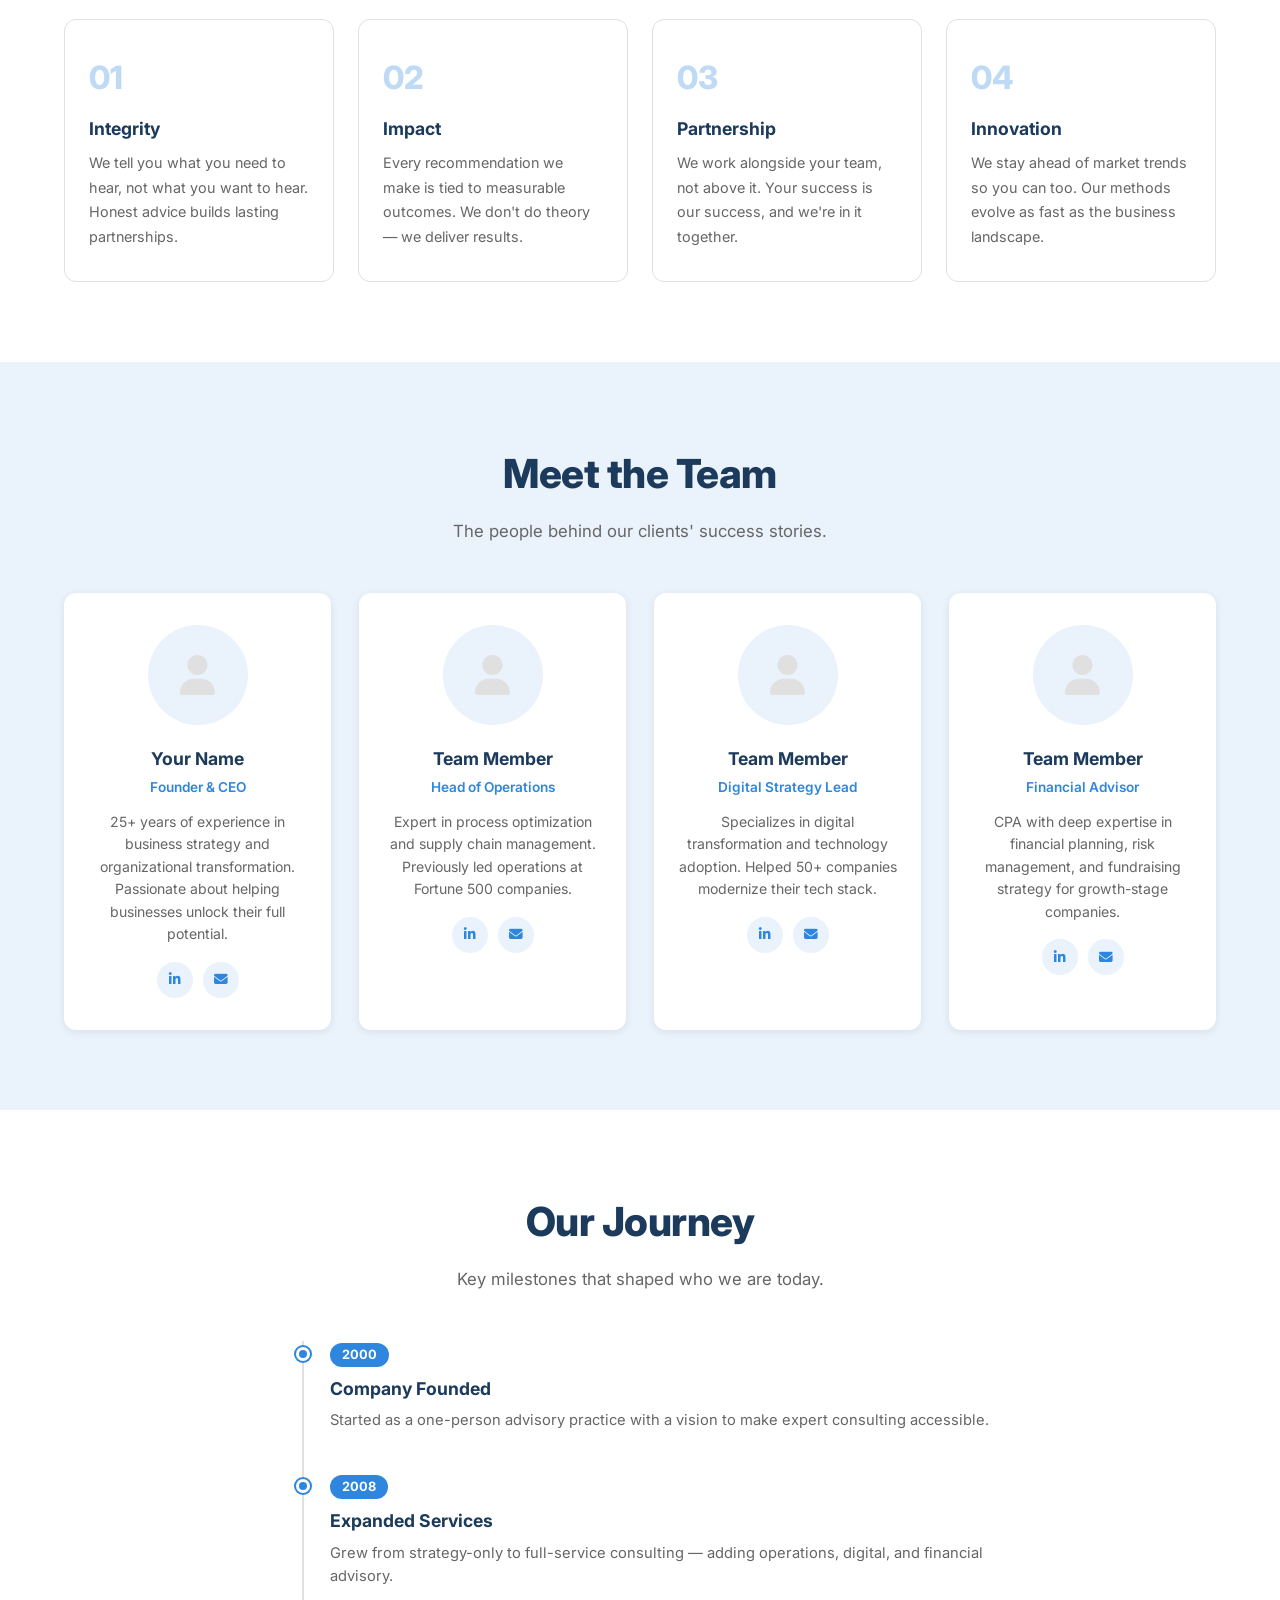
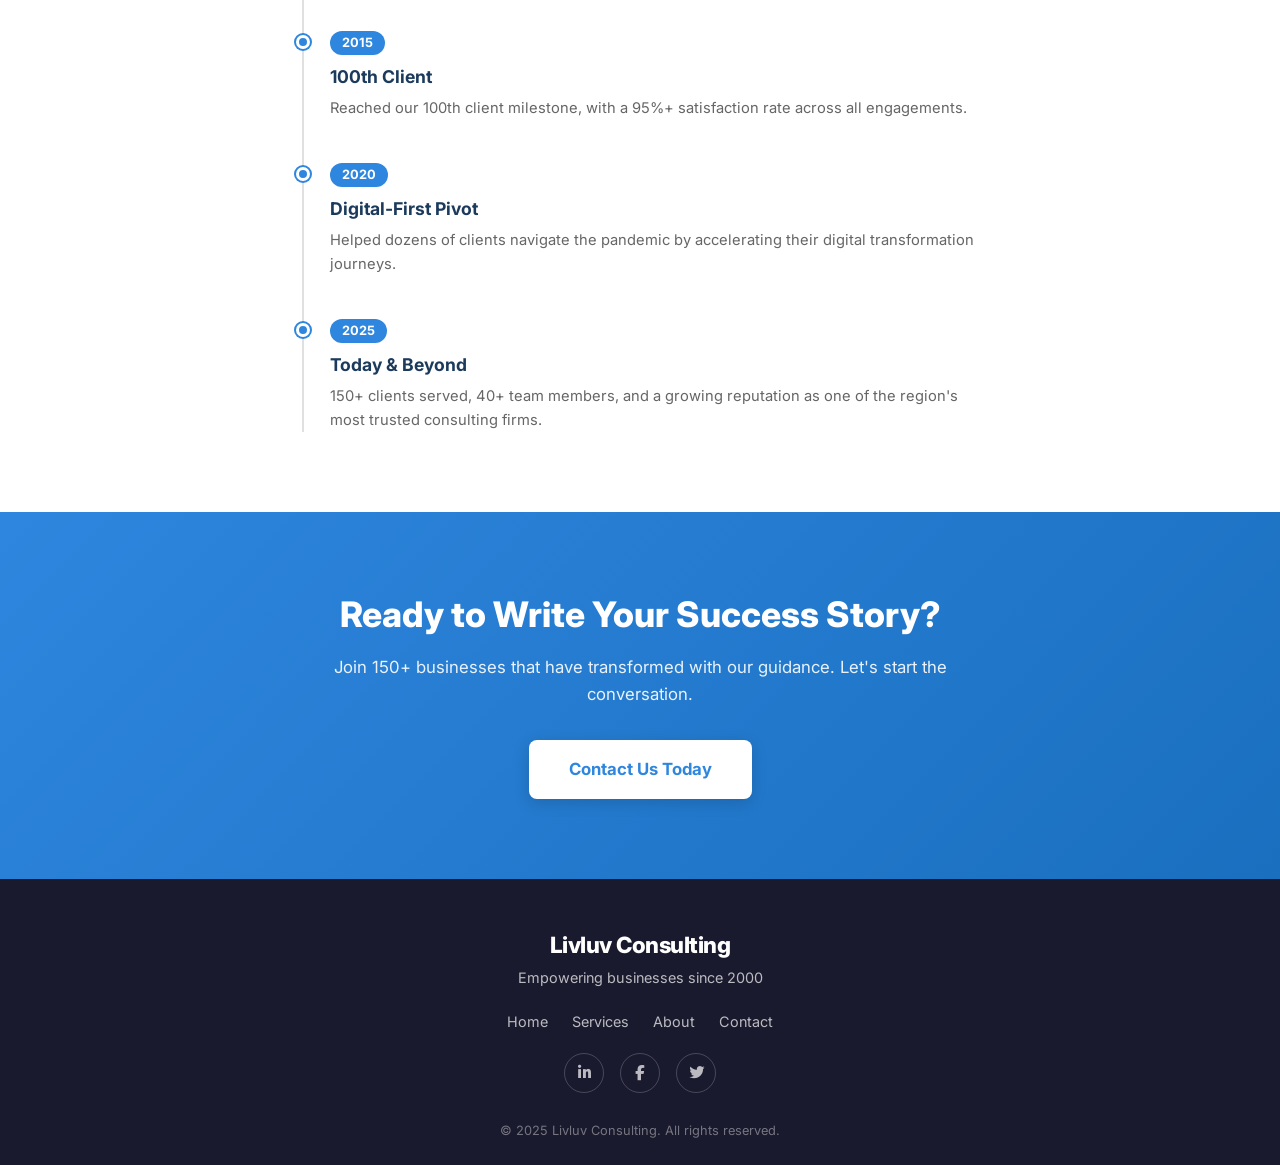
==== commit 65f6f6ec: "Rename brand to Livluv Consulting / ליבלוב ייעוץ ארגוני Updated all 22 English and 10 Hebrew occurre" ====
--- a/about.html
+++ b/about.html
@@ -3,8 +3,8 @@
 <head>
     <meta charset="UTF-8">
     <meta name="viewport" content="width=device-width, initial-scale=1.0">
-    <title>About — My Consulting</title>
-    <meta name="description" content="Learn about My Consulting — our story, mission, values, and the team behind our success.">
+    <title>About — Livluv Consulting</title>
+    <meta name="description" content="Learn about Livluv Consulting — our story, mission, values, and the team behind our success.">
 
     <!-- Fonts -->
     <link rel="preconnect" href="https://fonts.googleapis.com">
@@ -23,7 +23,7 @@
     <nav class="navbar" id="navbar">
         <div class="container navbar__inner">
             <a href="index.html" class="navbar__logo">
-                <span class="logo-text" data-en="My Consulting" data-he="היועצים שלי">My Consulting</span>
+                <span class="logo-text" data-en="Livluv Consulting" data-he="ליבלוב ייעוץ ארגוני">Livluv Consulting</span>
             </a>
 
             <button class="navbar__toggle" id="navToggle" aria-label="Toggle menu">
@@ -58,8 +58,8 @@
         <div class="container our-story__inner">
             <div class="our-story__content">
                 <h2 class="section__title section__title--left" data-en="Our Story" data-he="הסיפור שלנו">Our Story</h2>
-                <p class="our-story__text" data-en="Founded in 2000, My Consulting started with a simple belief: every business deserves access to world-class strategic guidance. What began as a small advisory practice has grown into a trusted consulting firm serving over 150 organizations across industries." data-he="היועצים שלי נוסדה בשנת 2000 מתוך אמונה פשוטה: כל עסק ראוי לגישה להכוונה אסטרטגית ברמה עולמית. מה שהתחיל כפרקטיקת ייעוץ קטנה צמח לחברת ייעוץ מהימנה המשרתת למעלה מ-150 ארגונים בתעשיות שונות.">
-                    Founded in 2000, My Consulting started with a simple belief: every business deserves access to world-class strategic guidance. What began as a small advisory practice has grown into a trusted consulting firm serving over 150 organizations across industries.
+                <p class="our-story__text" data-en="Founded in 2000, Livluv Consulting started with a simple belief: every business deserves access to world-class strategic guidance. What began as a small advisory practice has grown into a trusted consulting firm serving over 150 organizations across industries." data-he="ליבלוב ייעוץ ארגוני נוסדה בשנת 2000 מתוך אמונה פשוטה: כל עסק ראוי לגישה להכוונה אסטרטגית ברמה עולמית. מה שהתחיל כפרקטיקת ייעוץ קטנה צמח לחברת ייעוץ מהימנה המשרתת למעלה מ-150 ארגונים בתעשיות שונות.">
+                    Founded in 2000, Livluv Consulting started with a simple belief: every business deserves access to world-class strategic guidance. What began as a small advisory practice has grown into a trusted consulting firm serving over 150 organizations across industries.
                 </p>
                 <p class="our-story__text" data-en="Over two decades, we've helped companies navigate market disruptions, scale operations, embrace digital transformation, and build financial resilience. Our success is measured not by hours billed, but by the lasting impact we create for our clients." data-he="לאורך שני עשורים, עזרנו לחברות לנווט בשיבושי שוק, להרחיב תפעול, לאמץ טרנספורמציה דיגיטלית ולבנות חוסן פיננסי. ההצלחה שלנו נמדדת לא בשעות שחויבו, אלא בהשפעה המתמשכת שאנו יוצרים עבור הלקוחות שלנו.">
                     Over two decades, we've helped companies navigate market disruptions, scale operations, embrace digital transformation, and build financial resilience. Our success is measured not by hours billed, but by the lasting impact we create for our clients.
@@ -303,7 +303,7 @@
     <footer class="footer">
         <div class="container footer__inner">
             <div class="footer__brand">
-                <span class="logo-text" data-en="My Consulting" data-he="היועצים שלי">My Consulting</span>
+                <span class="logo-text" data-en="Livluv Consulting" data-he="ליבלוב ייעוץ ארגוני">Livluv Consulting</span>
                 <p class="footer__tagline" data-en="Empowering businesses since 2000" data-he="מעצימים עסקים מאז 2000">Empowering businesses since 2000</p>
             </div>
             <div class="footer__links">
@@ -317,7 +317,7 @@
                 <a href="#" aria-label="Facebook"><i class="fab fa-facebook-f"></i></a>
                 <a href="#" aria-label="Twitter"><i class="fab fa-twitter"></i></a>
             </div>
-            <p class="footer__copy">&copy; 2025 My Consulting. <span data-en="All rights reserved." data-he="כל הזכויות שמורות.">All rights reserved.</span></p>
+            <p class="footer__copy">&copy; 2025 Livluv Consulting. <span data-en="All rights reserved." data-he="כל הזכויות שמורות.">All rights reserved.</span></p>
         </div>
     </footer>
 
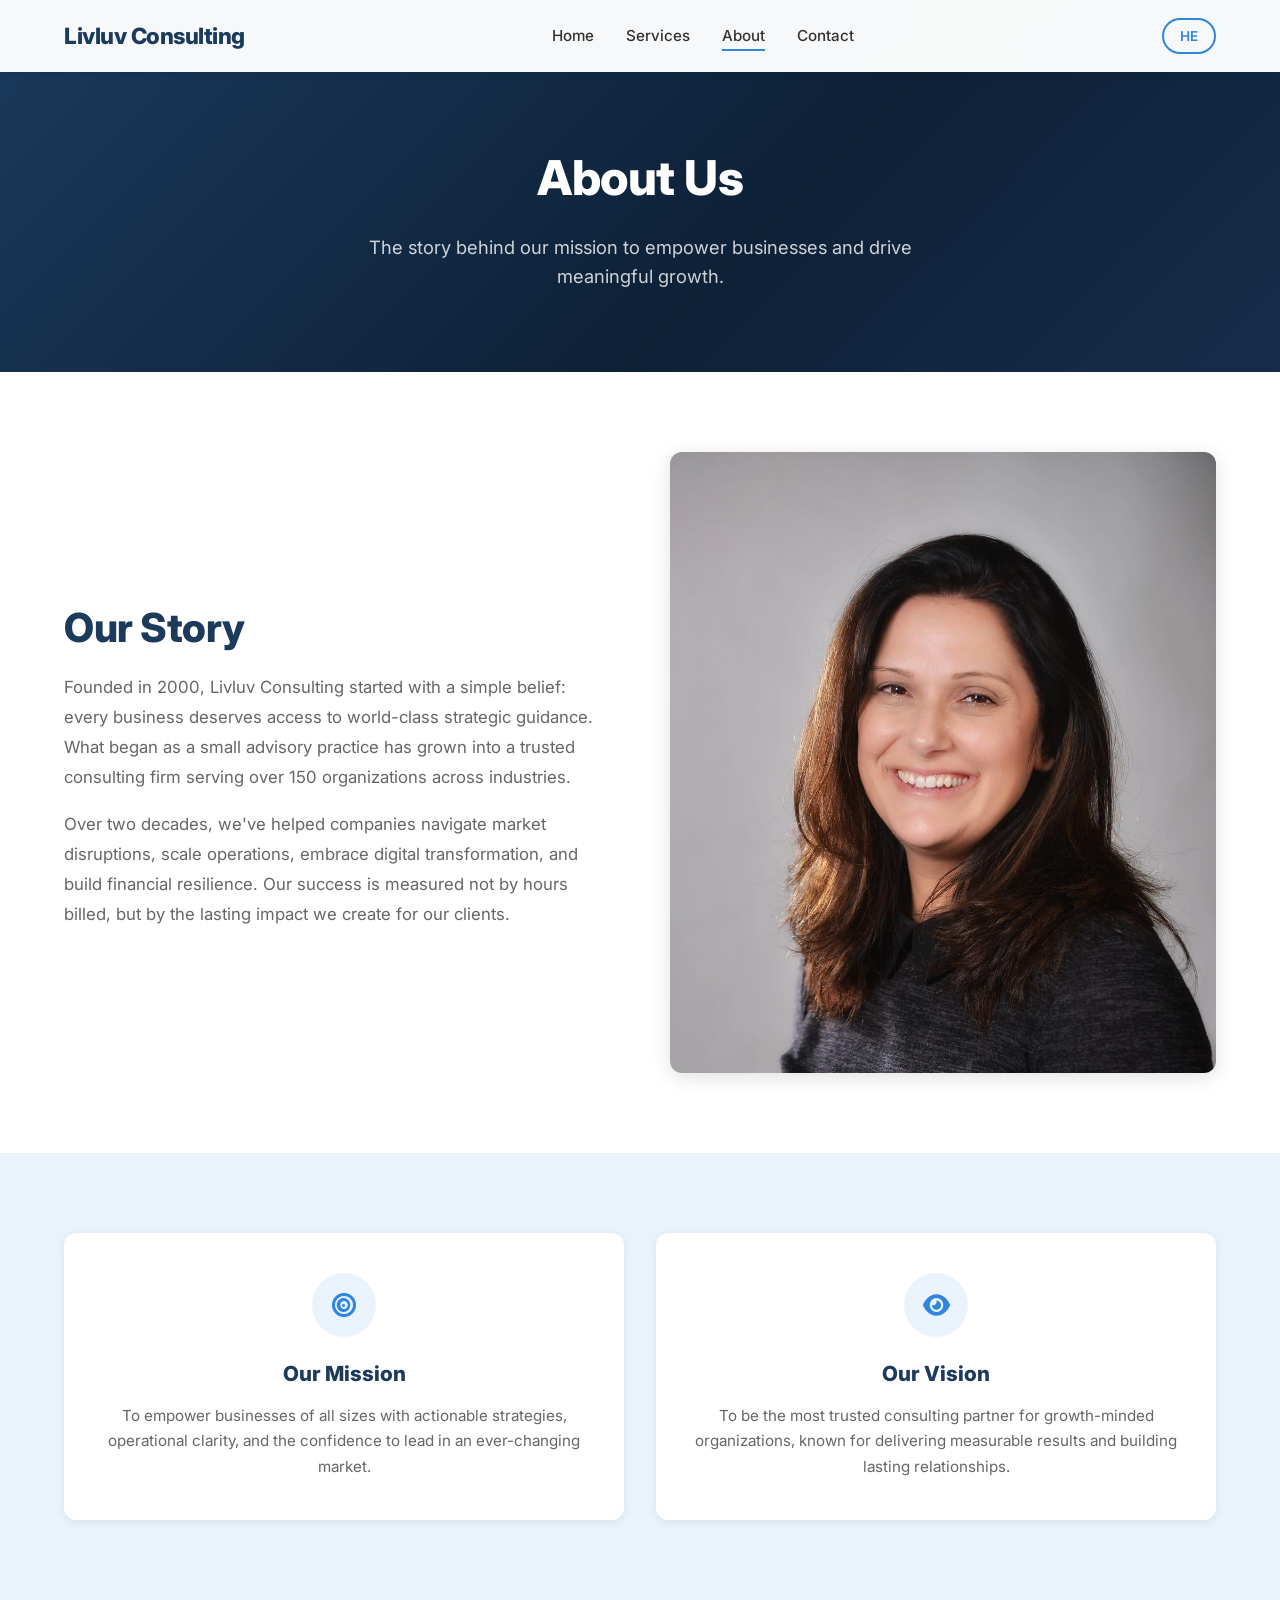
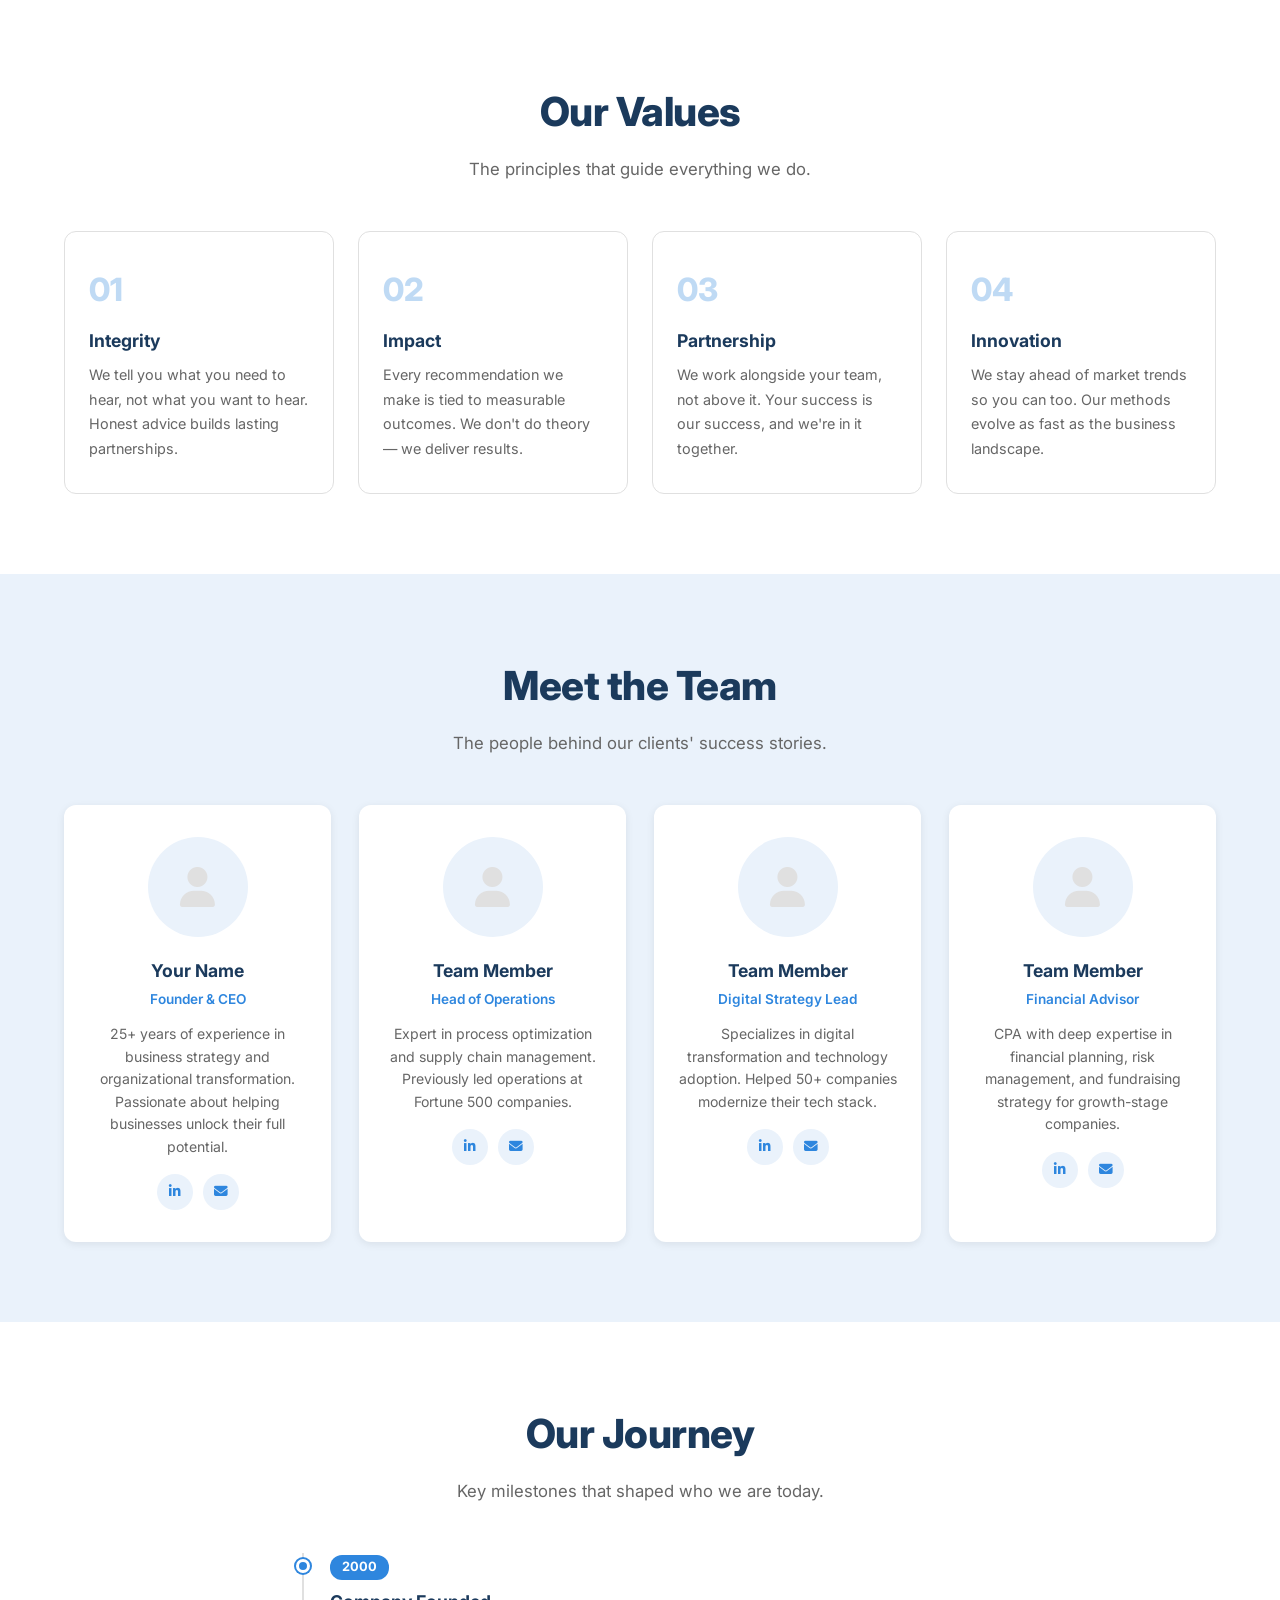
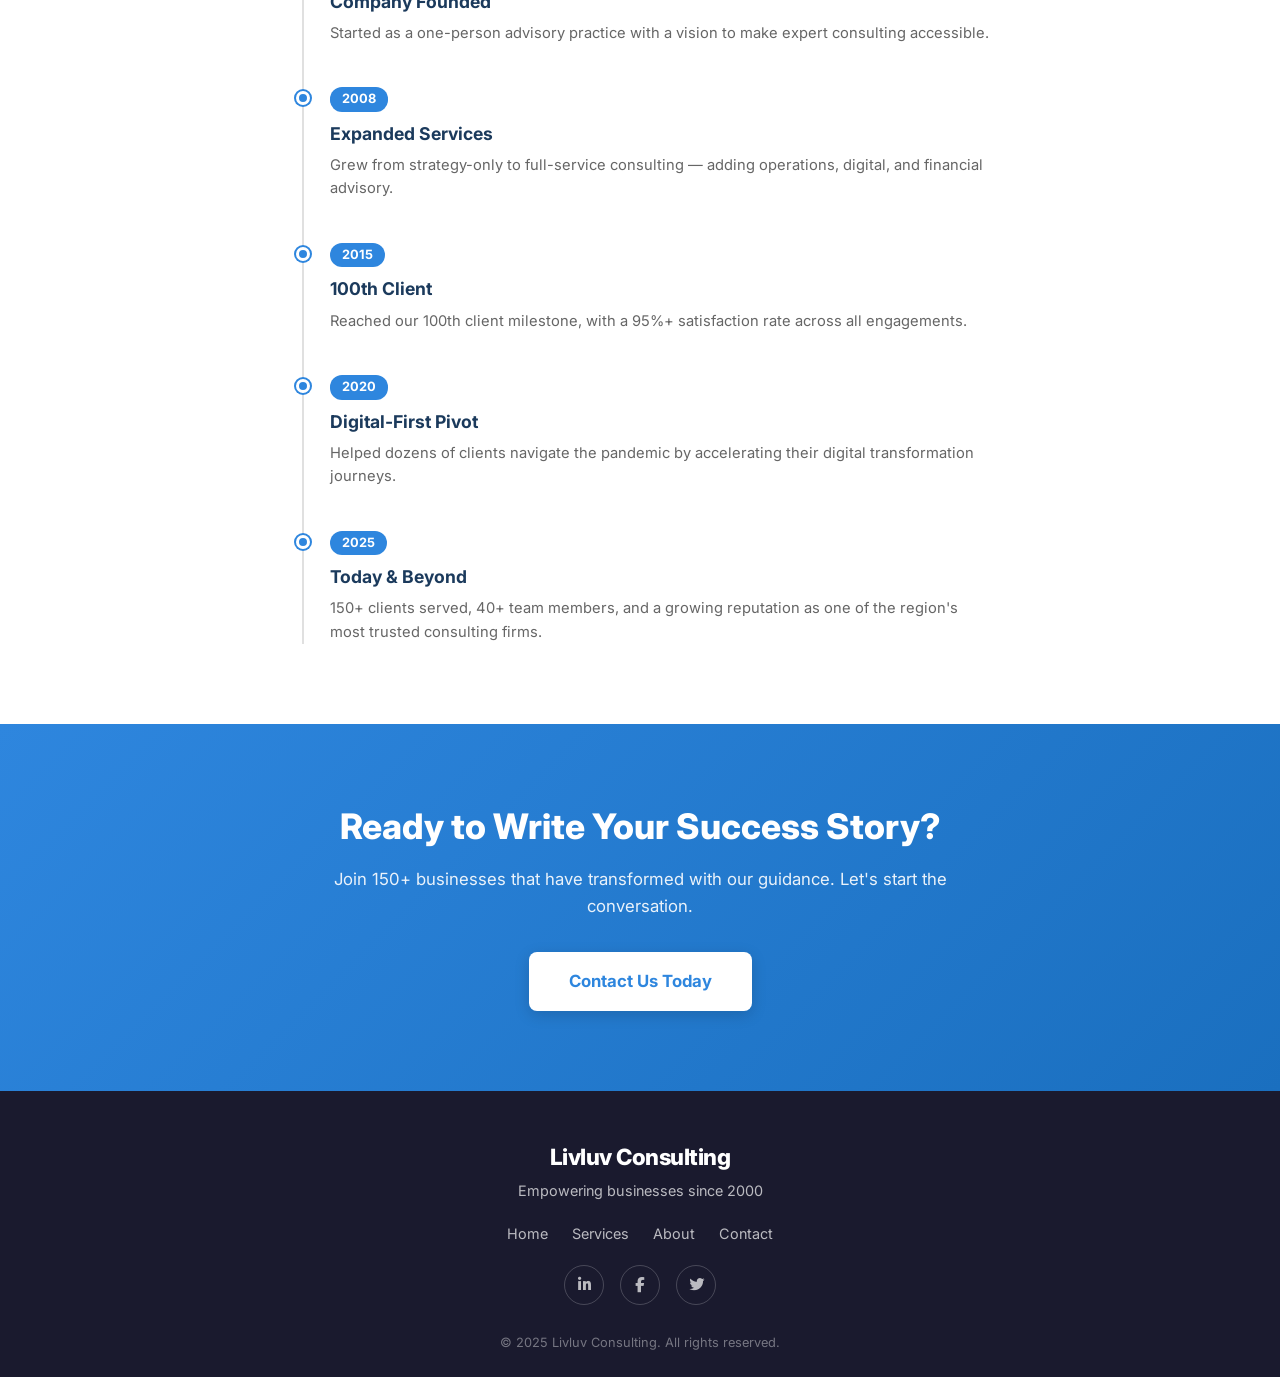
==== commit 01470f83: "Add founder photo to Homepage and About page - Replaced placeholder boxes with actual profile photo " ====
--- a/about.html
+++ b/about.html
@@ -66,10 +66,7 @@
                 </p>
             </div>
             <div class="our-story__image">
-                <div class="about__placeholder">
-                    <i class="fas fa-image"></i>
-                    <span data-en="Company Photo" data-he="תמונת החברה">Company Photo</span>
-                </div>
+                <img src="images/profile.jpg" alt="Livluv Consulting founder" class="about__photo">
             </div>
         </div>
     </section>
--- a/css/style.css
+++ b/css/style.css
@@ -479,6 +479,13 @@
     color: var(--color-border);
 }
 
+.about__photo {
+    width: 100%;
+    border-radius: var(--radius);
+    object-fit: cover;
+    box-shadow: var(--shadow-md);
+}
+
 .about__text {
     font-size: 1.05rem;
     color: var(--color-text-light);
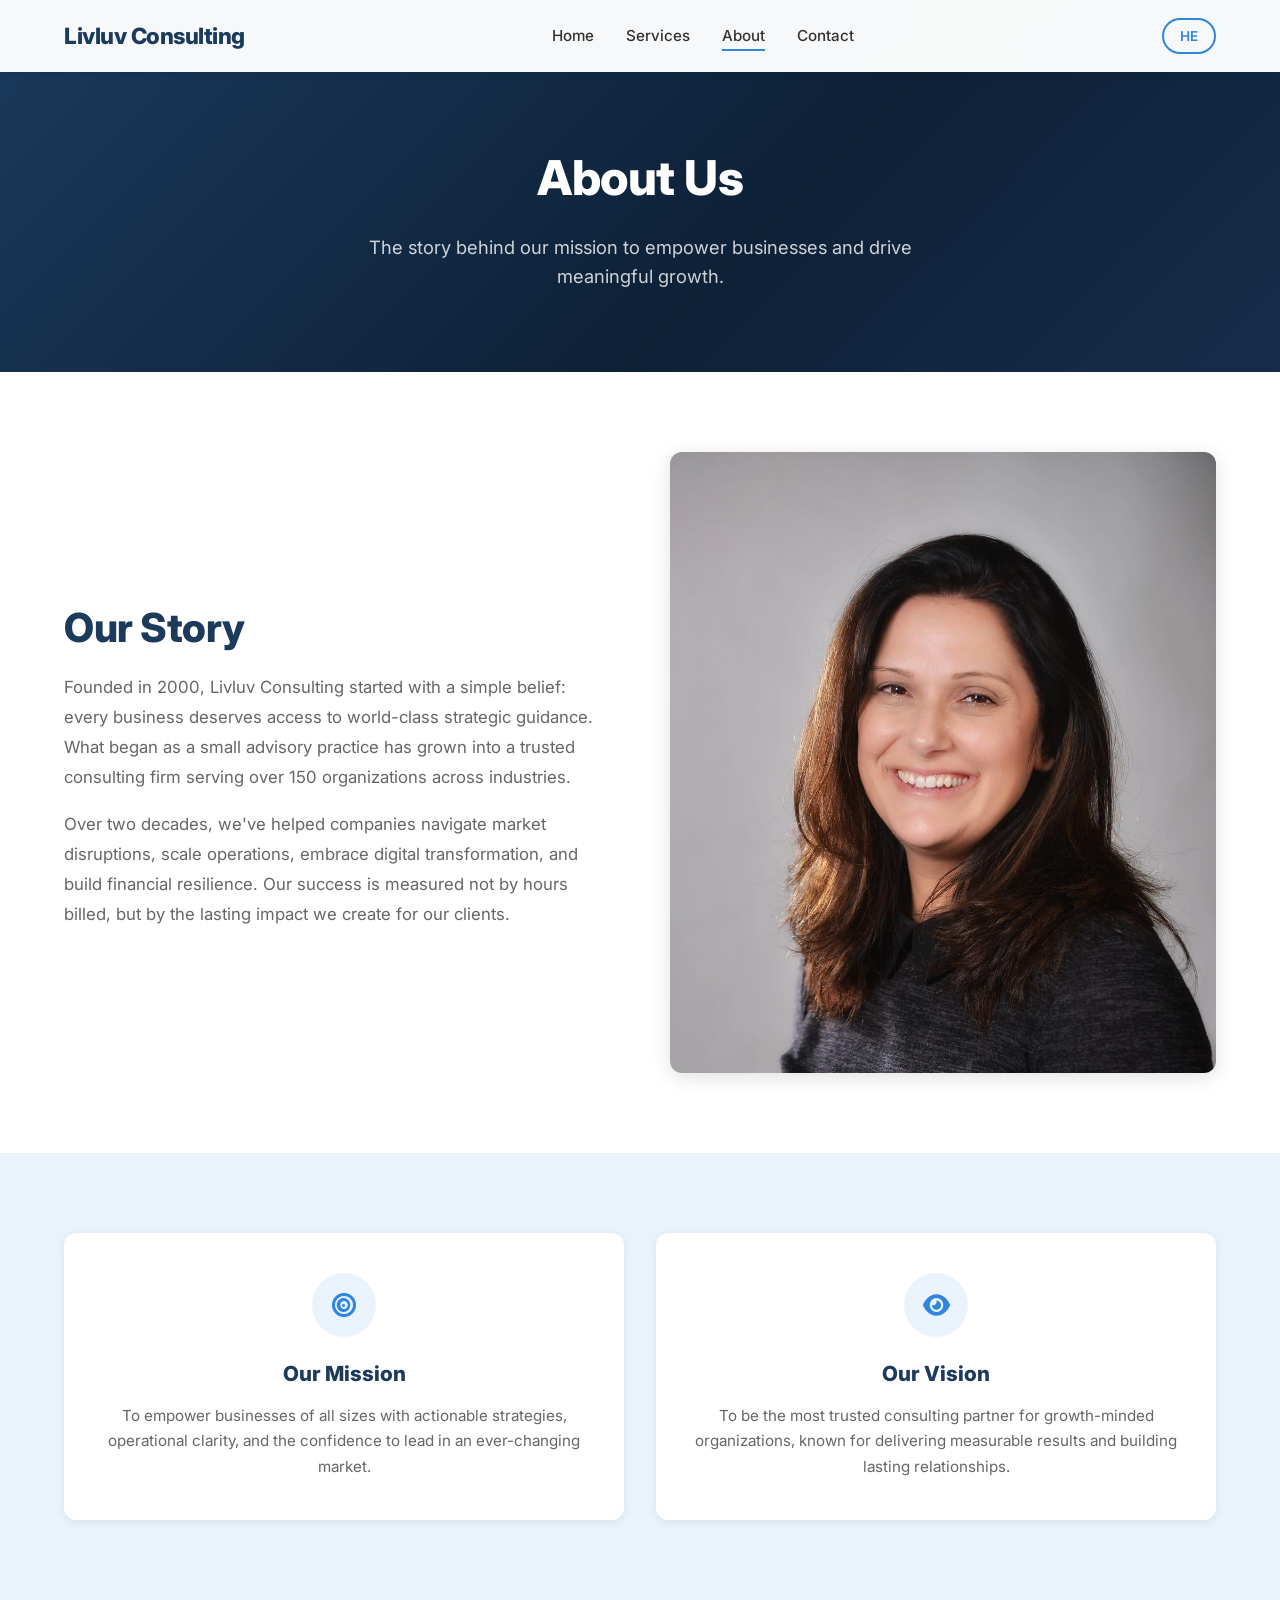
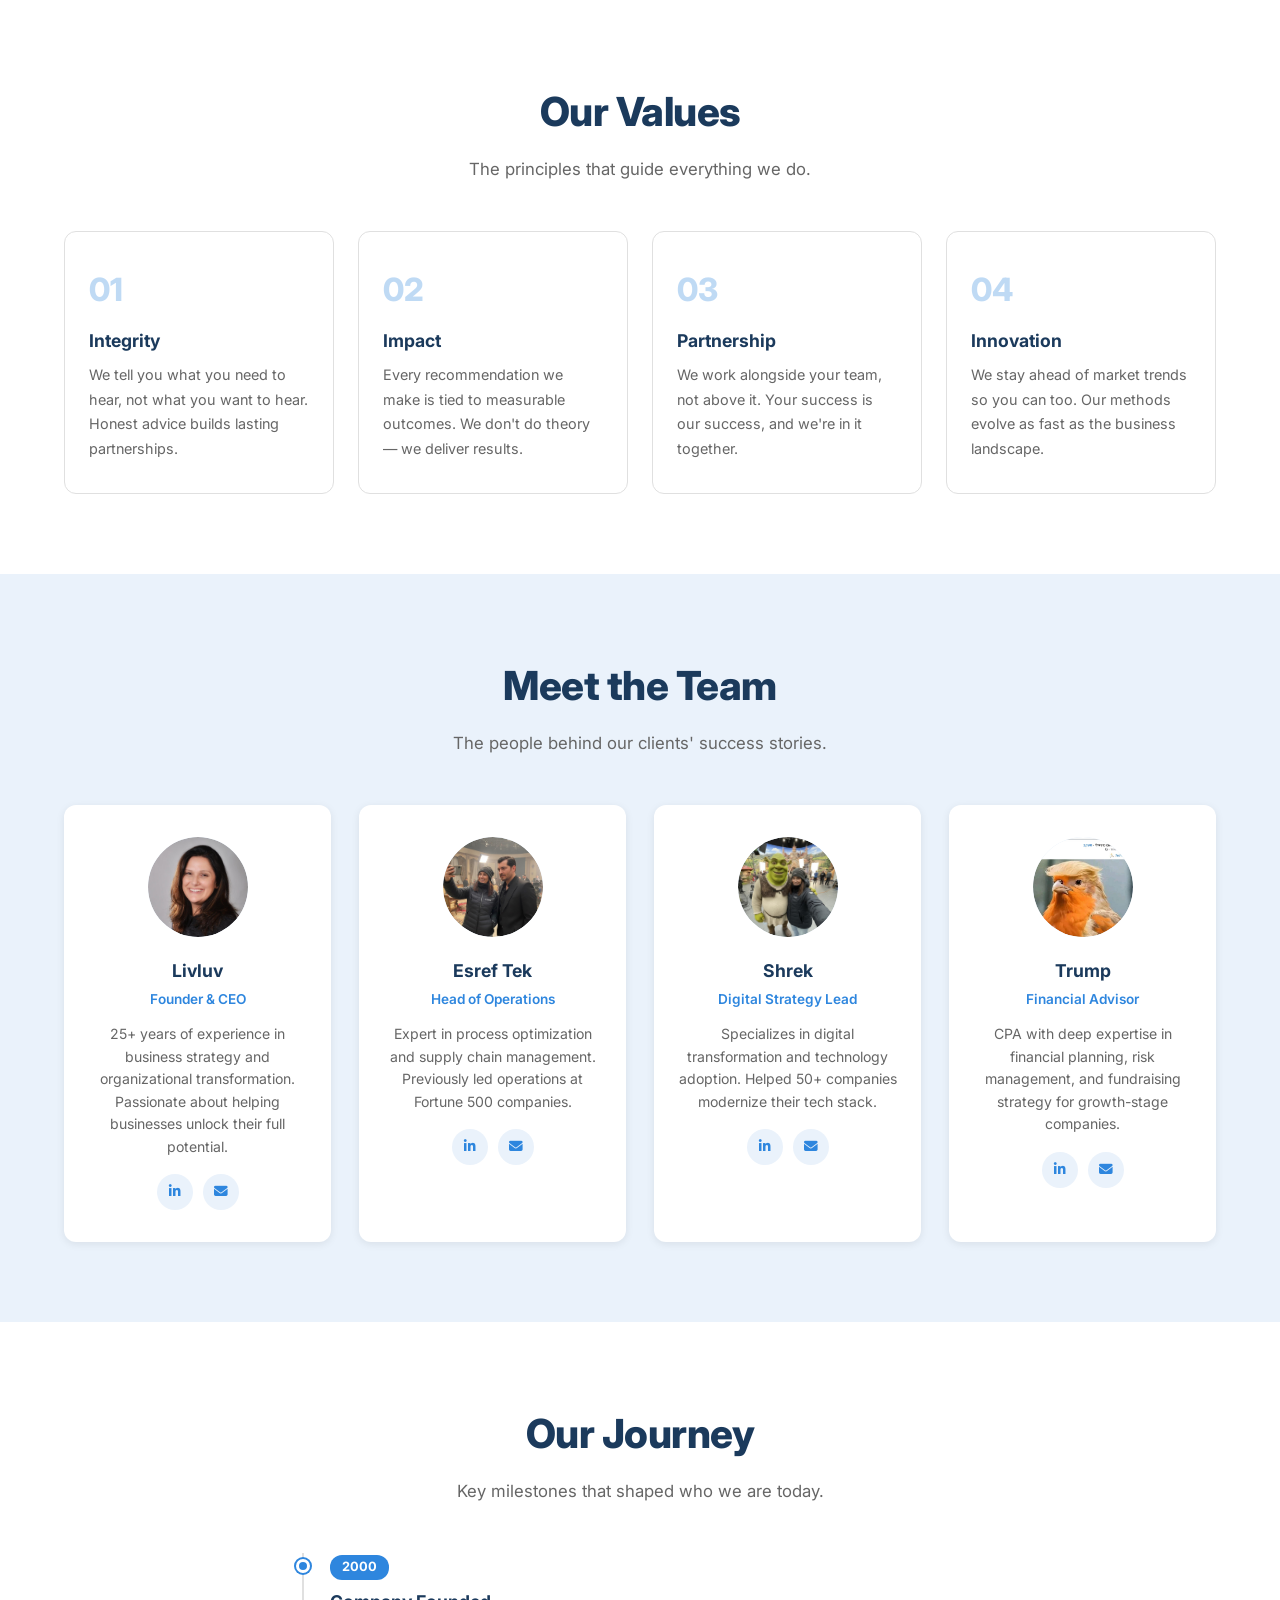
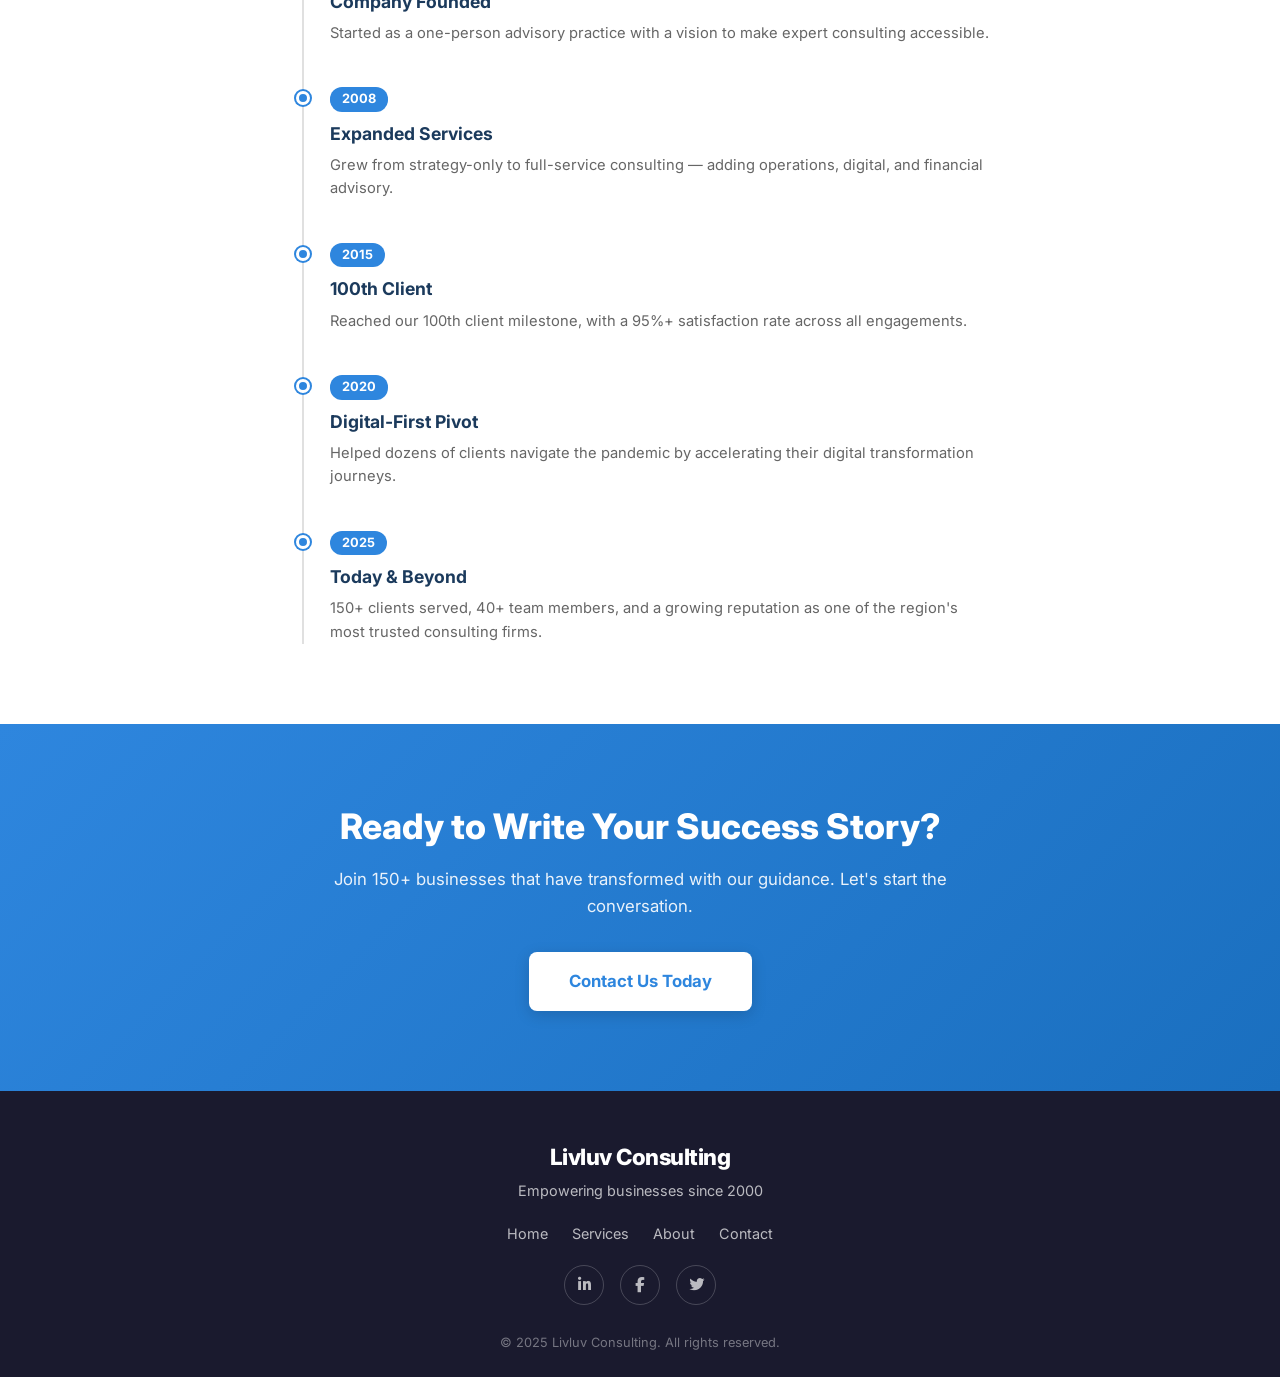
==== commit 342733b5: "Add team member names and photos to About page Updated all 4 team cards with actual names (Livluv, E" ====
--- a/about.html
+++ b/about.html
@@ -150,9 +150,9 @@
                 <!-- Team Member 1 -->
                 <div class="team-card">
                     <div class="team-card__photo">
-                        <i class="fas fa-user"></i>
-                    </div>
-                    <h3 class="team-card__name" data-en="Your Name" data-he="השם שלך">Your Name</h3>
+                        <img src="images/team-livluv.jpg" alt="Livluv">
+                    </div>
+                    <h3 class="team-card__name" data-en="Livluv" data-he="ליבלוב">Livluv</h3>
                     <span class="team-card__role" data-en="Founder & CEO" data-he='מייסד/ת ומנכ"ל/ית'>Founder & CEO</span>
                     <p class="team-card__bio" data-en="25+ years of experience in business strategy and organizational transformation. Passionate about helping businesses unlock their full potential." data-he="25+ שנות ניסיון באסטרטגיה עסקית וטרנספורמציה ארגונית. נלהב/ת לעזור לעסקים לפתוח את מלוא הפוטנציאל שלהם.">
                         25+ years of experience in business strategy and organizational transformation. Passionate about helping businesses unlock their full potential.
@@ -166,9 +166,9 @@
                 <!-- Team Member 2 -->
                 <div class="team-card">
                     <div class="team-card__photo">
-                        <i class="fas fa-user"></i>
-                    </div>
-                    <h3 class="team-card__name" data-en="Team Member" data-he="חבר/ת צוות">Team Member</h3>
+                        <img src="images/team-esref.jpg" alt="Esref Tek">
+                    </div>
+                    <h3 class="team-card__name" data-en="Esref Tek" data-he="אסרף טק">Esref Tek</h3>
                     <span class="team-card__role" data-en="Head of Operations" data-he="ראש תפעול">Head of Operations</span>
                     <p class="team-card__bio" data-en="Expert in process optimization and supply chain management. Previously led operations at Fortune 500 companies." data-he="מומחה/ית באופטימיזציה של תהליכים וניהול שרשרת אספקה. הוביל/ה בעבר תפעול בחברות Fortune 500.">
                         Expert in process optimization and supply chain management. Previously led operations at Fortune 500 companies.
@@ -182,9 +182,9 @@
                 <!-- Team Member 3 -->
                 <div class="team-card">
                     <div class="team-card__photo">
-                        <i class="fas fa-user"></i>
-                    </div>
-                    <h3 class="team-card__name" data-en="Team Member" data-he="חבר/ת צוות">Team Member</h3>
+                        <img src="images/team-shrek.jpg" alt="Shrek">
+                    </div>
+                    <h3 class="team-card__name" data-en="Shrek" data-he="שרק">Shrek</h3>
                     <span class="team-card__role" data-en="Digital Strategy Lead" data-he="מוביל/ת אסטרטגיה דיגיטלית">Digital Strategy Lead</span>
                     <p class="team-card__bio" data-en="Specializes in digital transformation and technology adoption. Helped 50+ companies modernize their tech stack." data-he="מתמחה בטרנספורמציה דיגיטלית ואימוץ טכנולוגיה. עזר/ה ליותר מ-50 חברות לחדש את מערך הטכנולוגיה שלהן.">
                         Specializes in digital transformation and technology adoption. Helped 50+ companies modernize their tech stack.
@@ -198,9 +198,9 @@
                 <!-- Team Member 4 -->
                 <div class="team-card">
                     <div class="team-card__photo">
-                        <i class="fas fa-user"></i>
-                    </div>
-                    <h3 class="team-card__name" data-en="Team Member" data-he="חבר/ת צוות">Team Member</h3>
+                        <img src="images/team-trump.jpg" alt="Trump">
+                    </div>
+                    <h3 class="team-card__name" data-en="Trump" data-he="טראמפ">Trump</h3>
                     <span class="team-card__role" data-en="Financial Advisor" data-he="יועץ/ת פיננסי/ת">Financial Advisor</span>
                     <p class="team-card__bio" data-en="CPA with deep expertise in financial planning, risk management, and fundraising strategy for growth-stage companies." data-he='רואה חשבון עם מומחיות עמוקה בתכנון פיננסי, ניהול סיכונים ואסטרטגיית גיוס הון לחברות בשלב צמיחה.'>
                         CPA with deep expertise in financial planning, risk management, and fundraising strategy for growth-stage companies.
--- a/css/style.css
+++ b/css/style.css
@@ -968,6 +968,14 @@
     justify-content: center;
     font-size: 2.5rem;
     color: var(--color-border);
+    overflow: hidden;
+}
+
+.team-card__photo img {
+    width: 100%;
+    height: 100%;
+    object-fit: cover;
+    border-radius: 50%;
 }
 
 .team-card__name {
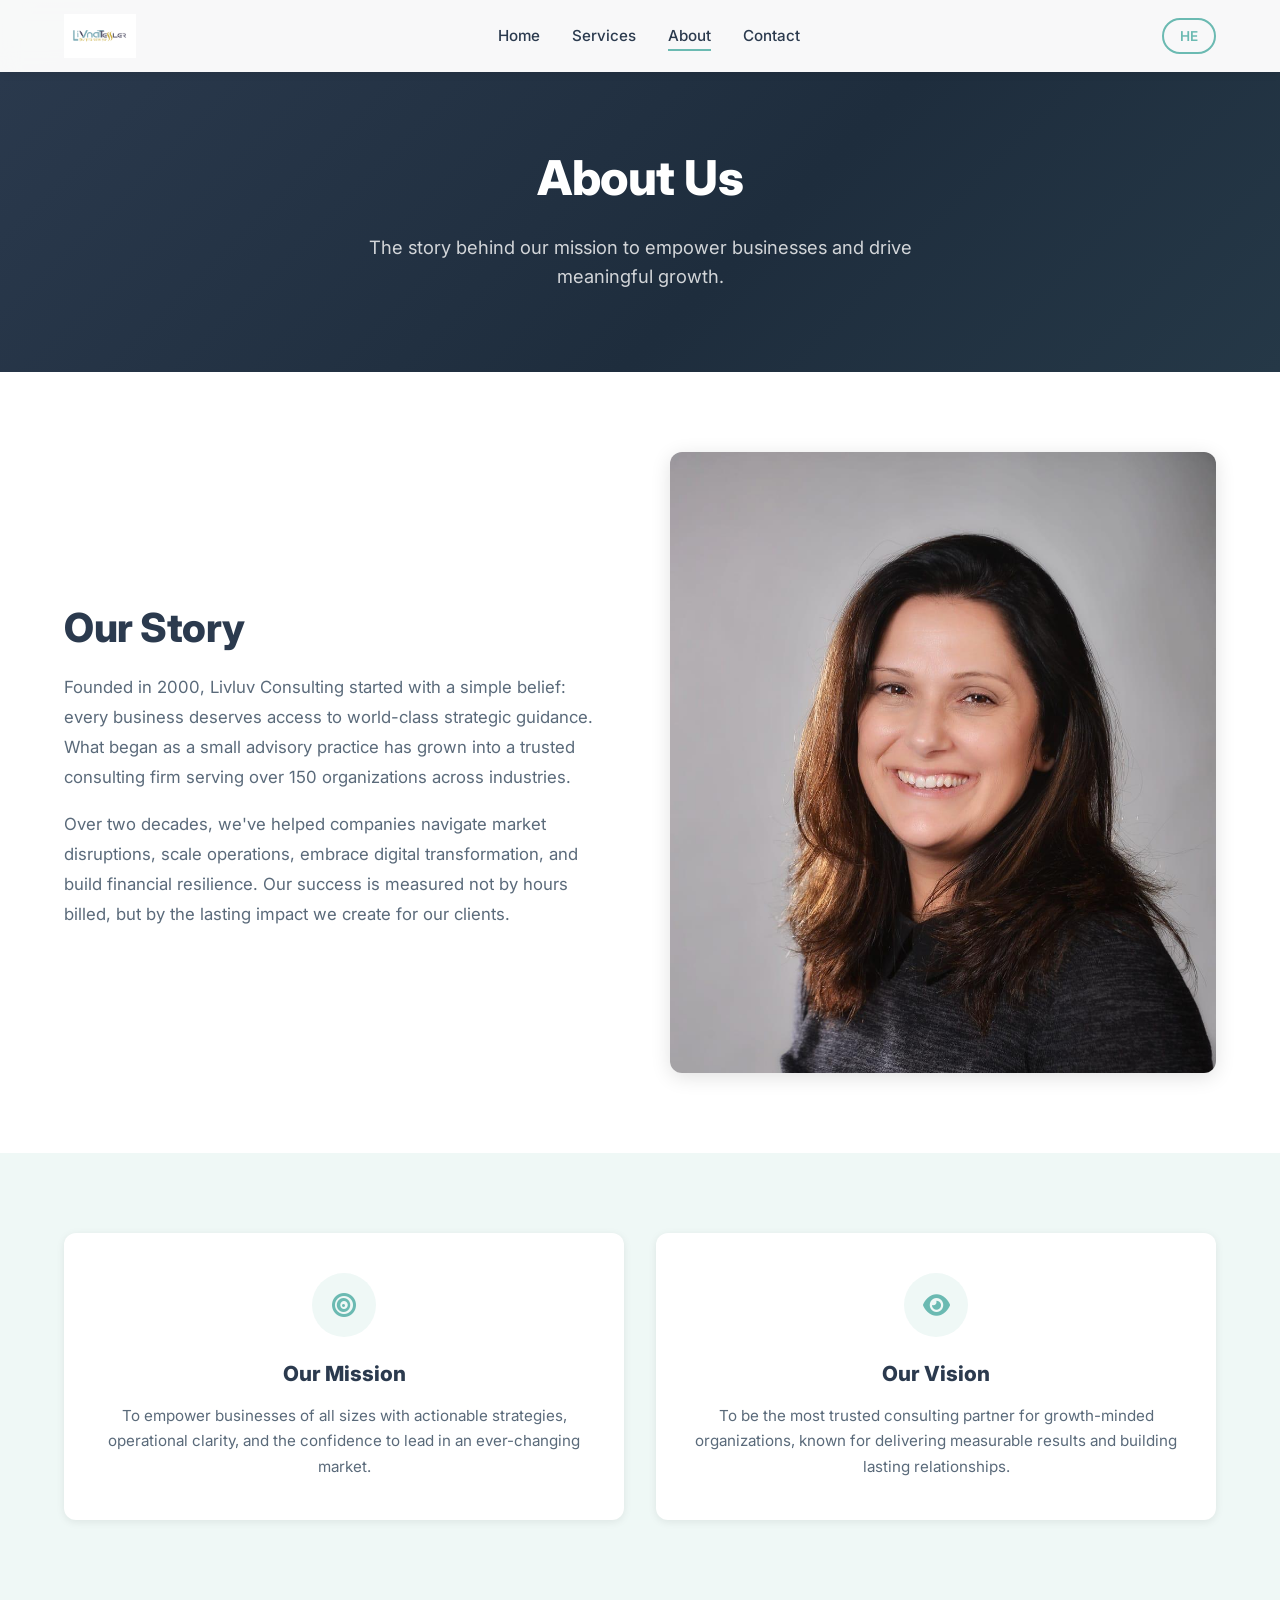
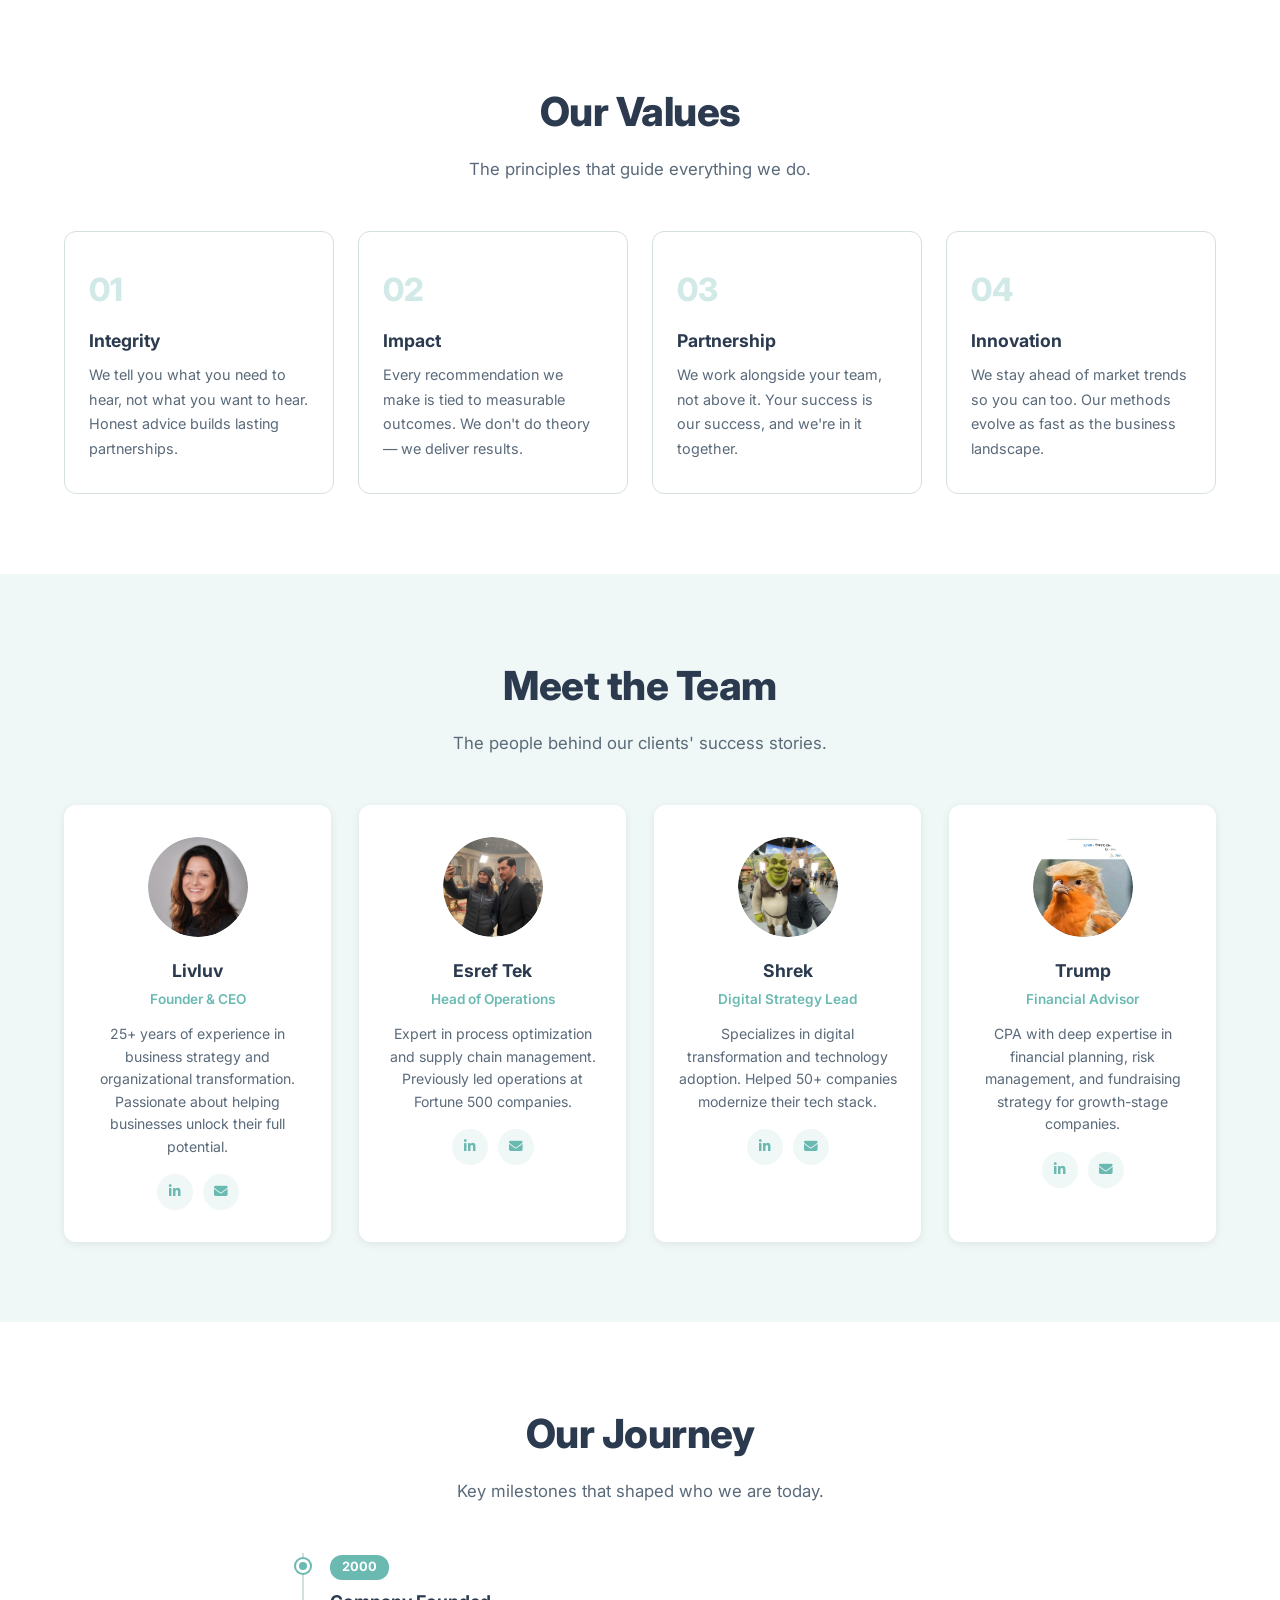
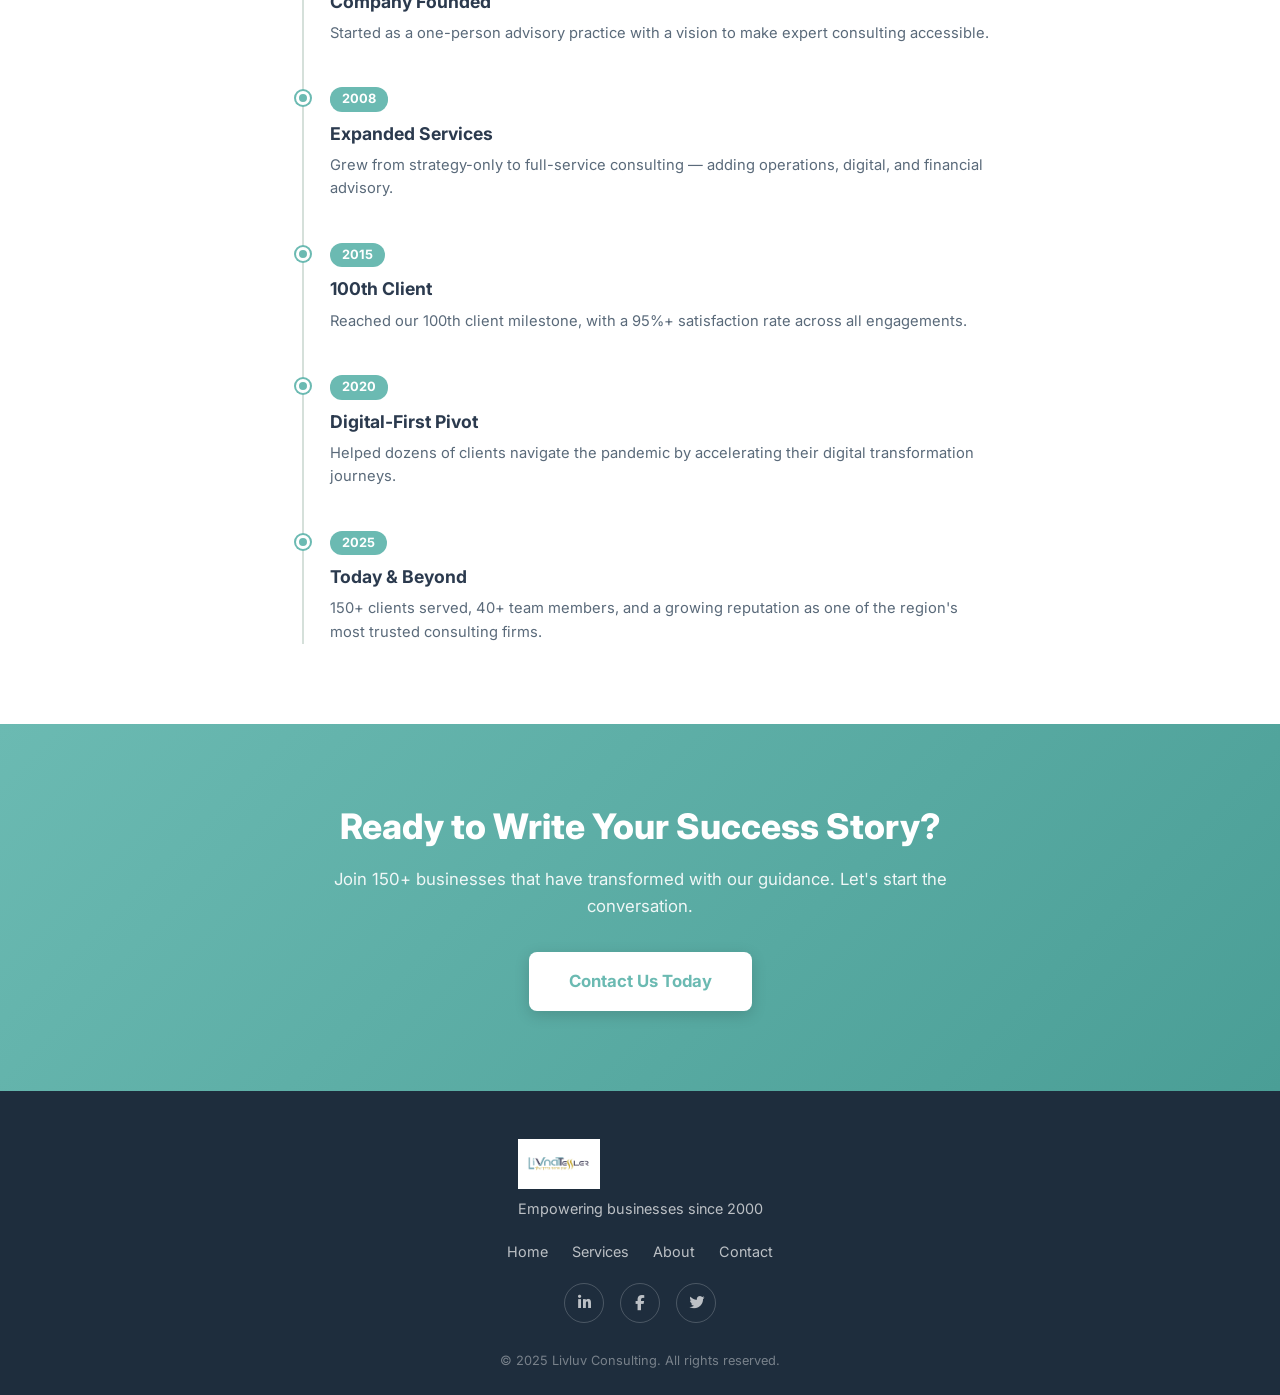
==== commit 730ab93d: "Rebrand site with logo colors and add logo image Updated color palette to match Livnat Tessler logo " ====
--- a/about.html
+++ b/about.html
@@ -23,7 +23,7 @@
     <nav class="navbar" id="navbar">
         <div class="container navbar__inner">
             <a href="index.html" class="navbar__logo">
-                <span class="logo-text" data-en="Livluv Consulting" data-he="ליבלוב ייעוץ ארגוני">Livluv Consulting</span>
+                <img src="images/logo.jpg" alt="Livnat Tessler" class="navbar__logo-img">
             </a>
 
             <button class="navbar__toggle" id="navToggle" aria-label="Toggle menu">
@@ -300,7 +300,7 @@
     <footer class="footer">
         <div class="container footer__inner">
             <div class="footer__brand">
-                <span class="logo-text" data-en="Livluv Consulting" data-he="ליבלוב ייעוץ ארגוני">Livluv Consulting</span>
+                <img src="images/logo.jpg" alt="Livnat Tessler" class="footer__logo-img">
                 <p class="footer__tagline" data-en="Empowering businesses since 2000" data-he="מעצימים עסקים מאז 2000">Empowering businesses since 2000</p>
             </div>
             <div class="footer__links">
--- a/css/style.css
+++ b/css/style.css
@@ -1,15 +1,15 @@
 /* ========== CSS VARIABLES ========== */
 :root {
-    --color-primary: #1B3A5C;
-    --color-accent: #2E86DE;
-    --color-accent-hover: #2475c5;
-    --color-light-bg: #EAF2FB;
-    --color-gold: #F4A261;
+    --color-primary: #2B3A4E;
+    --color-accent: #6BBAB2;
+    --color-accent-hover: #59A89F;
+    --color-light-bg: #EFF8F6;
+    --color-gold: #C9A84C;
     --color-white: #FFFFFF;
-    --color-dark: #1a1a2e;
-    --color-text: #333333;
-    --color-text-light: #666666;
-    --color-border: #e0e0e0;
+    --color-dark: #1E2D3D;
+    --color-text: #2B3A4E;
+    --color-text-light: #5A6A7A;
+    --color-border: #D5E0DA;
 
     --font-en: 'Inter', sans-serif;
     --font-he: 'Heebo', sans-serif;
@@ -92,11 +92,25 @@
     gap: 10px;
 }
 
+.navbar__logo-img {
+    height: 44px;
+    width: auto;
+    object-fit: contain;
+}
+
 .logo-text {
     font-size: 1.4rem;
     font-weight: 800;
     color: var(--color-primary);
     letter-spacing: -0.5px;
+}
+
+.footer .navbar__logo-img,
+.footer__logo-img {
+    height: 50px;
+    width: auto;
+    object-fit: contain;
+    margin-bottom: 8px;
 }
 
 .navbar__menu {
@@ -175,7 +189,7 @@
     display: flex;
     align-items: center;
     justify-content: center;
-    background: linear-gradient(135deg, var(--color-primary) 0%, #0d2137 60%, #162d4a 100%);
+    background: linear-gradient(135deg, var(--color-primary) 0%, #1E2D3D 60%, #253847 100%);
     overflow: hidden;
 }
 
@@ -296,7 +310,7 @@
 /* ========== CTA BANNER ========== */
 .cta-banner {
     padding: 80px 0;
-    background: linear-gradient(135deg, var(--color-accent) 0%, #1a6fbf 100%);
+    background: linear-gradient(135deg, var(--color-accent) 0%, #4A9E96 100%);
     text-align: center;
 }
 
@@ -625,7 +639,7 @@
 /* ========== PAGE HERO (inner pages) ========== */
 .page-hero {
     padding: 140px 0 80px;
-    background: linear-gradient(135deg, var(--color-primary) 0%, #0d2137 60%, #162d4a 100%);
+    background: linear-gradient(135deg, var(--color-primary) 0%, #1E2D3D 60%, #253847 100%);
     text-align: center;
 }
 
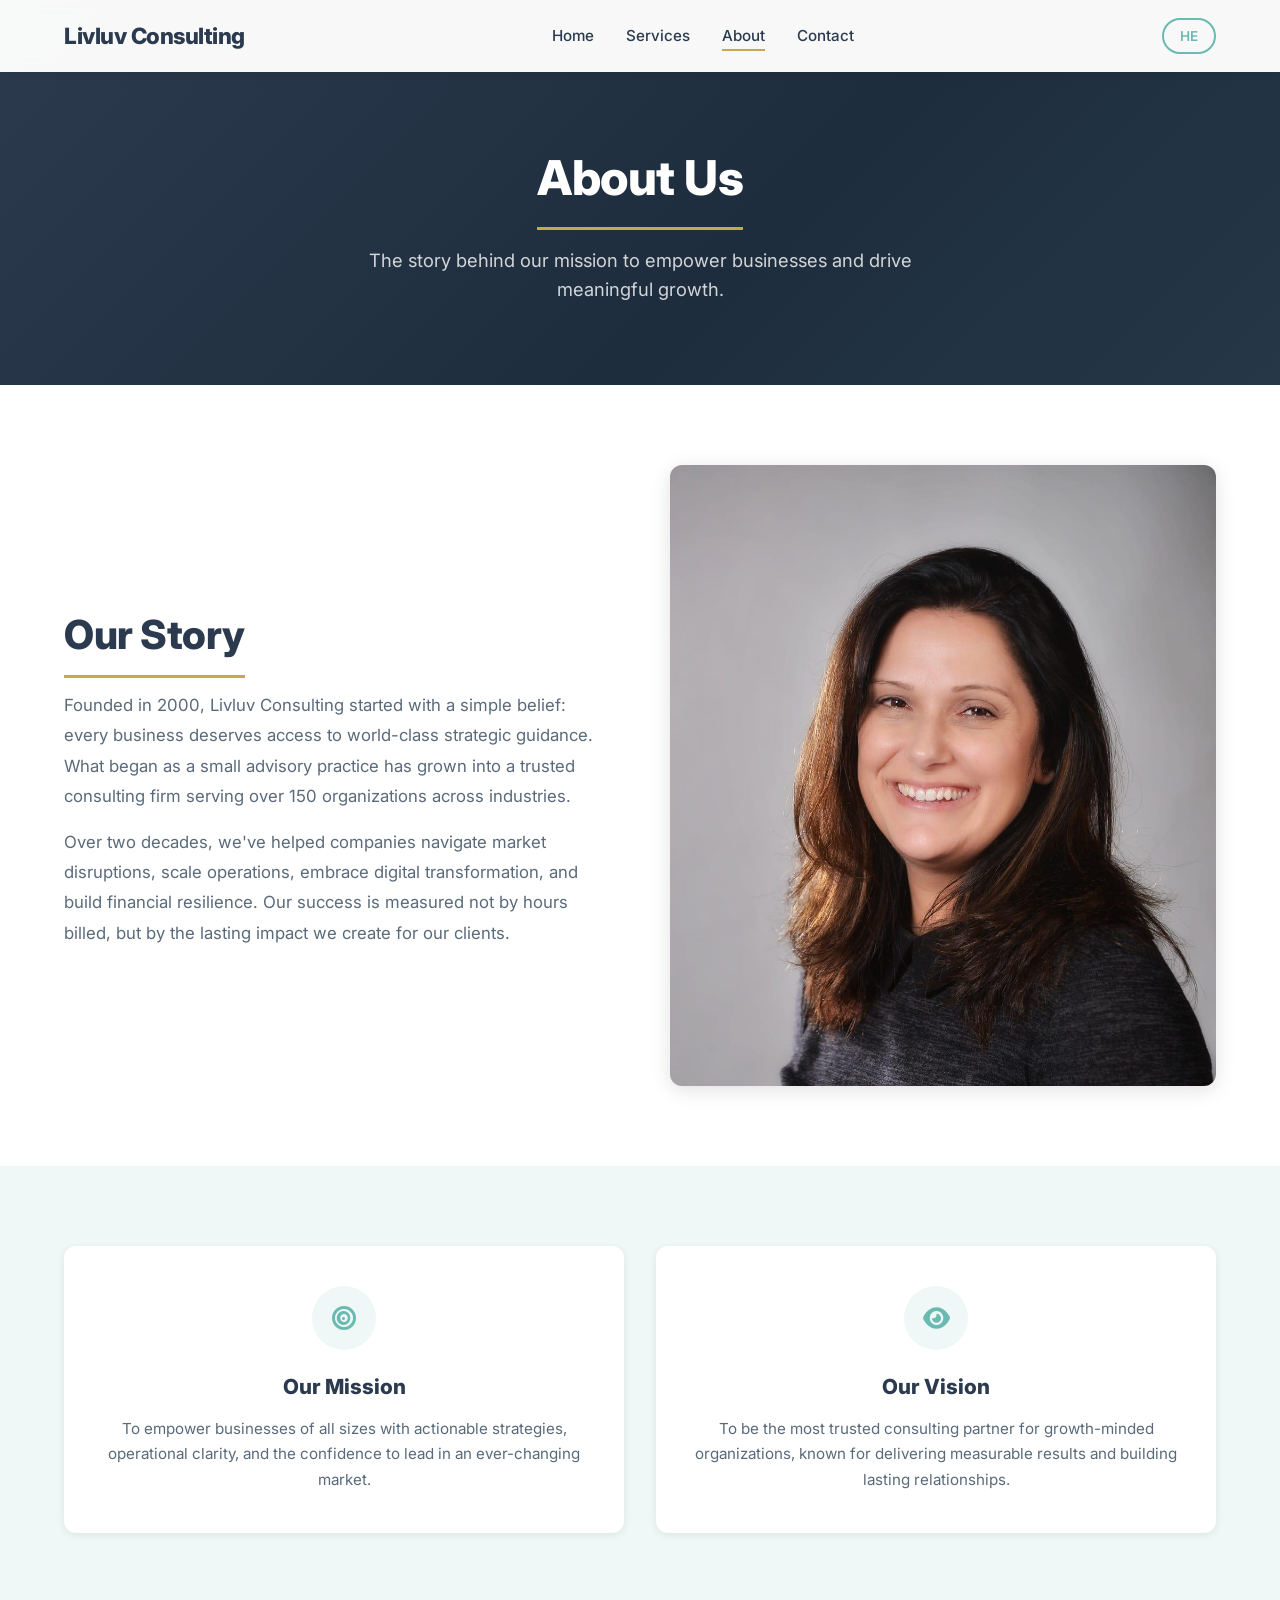
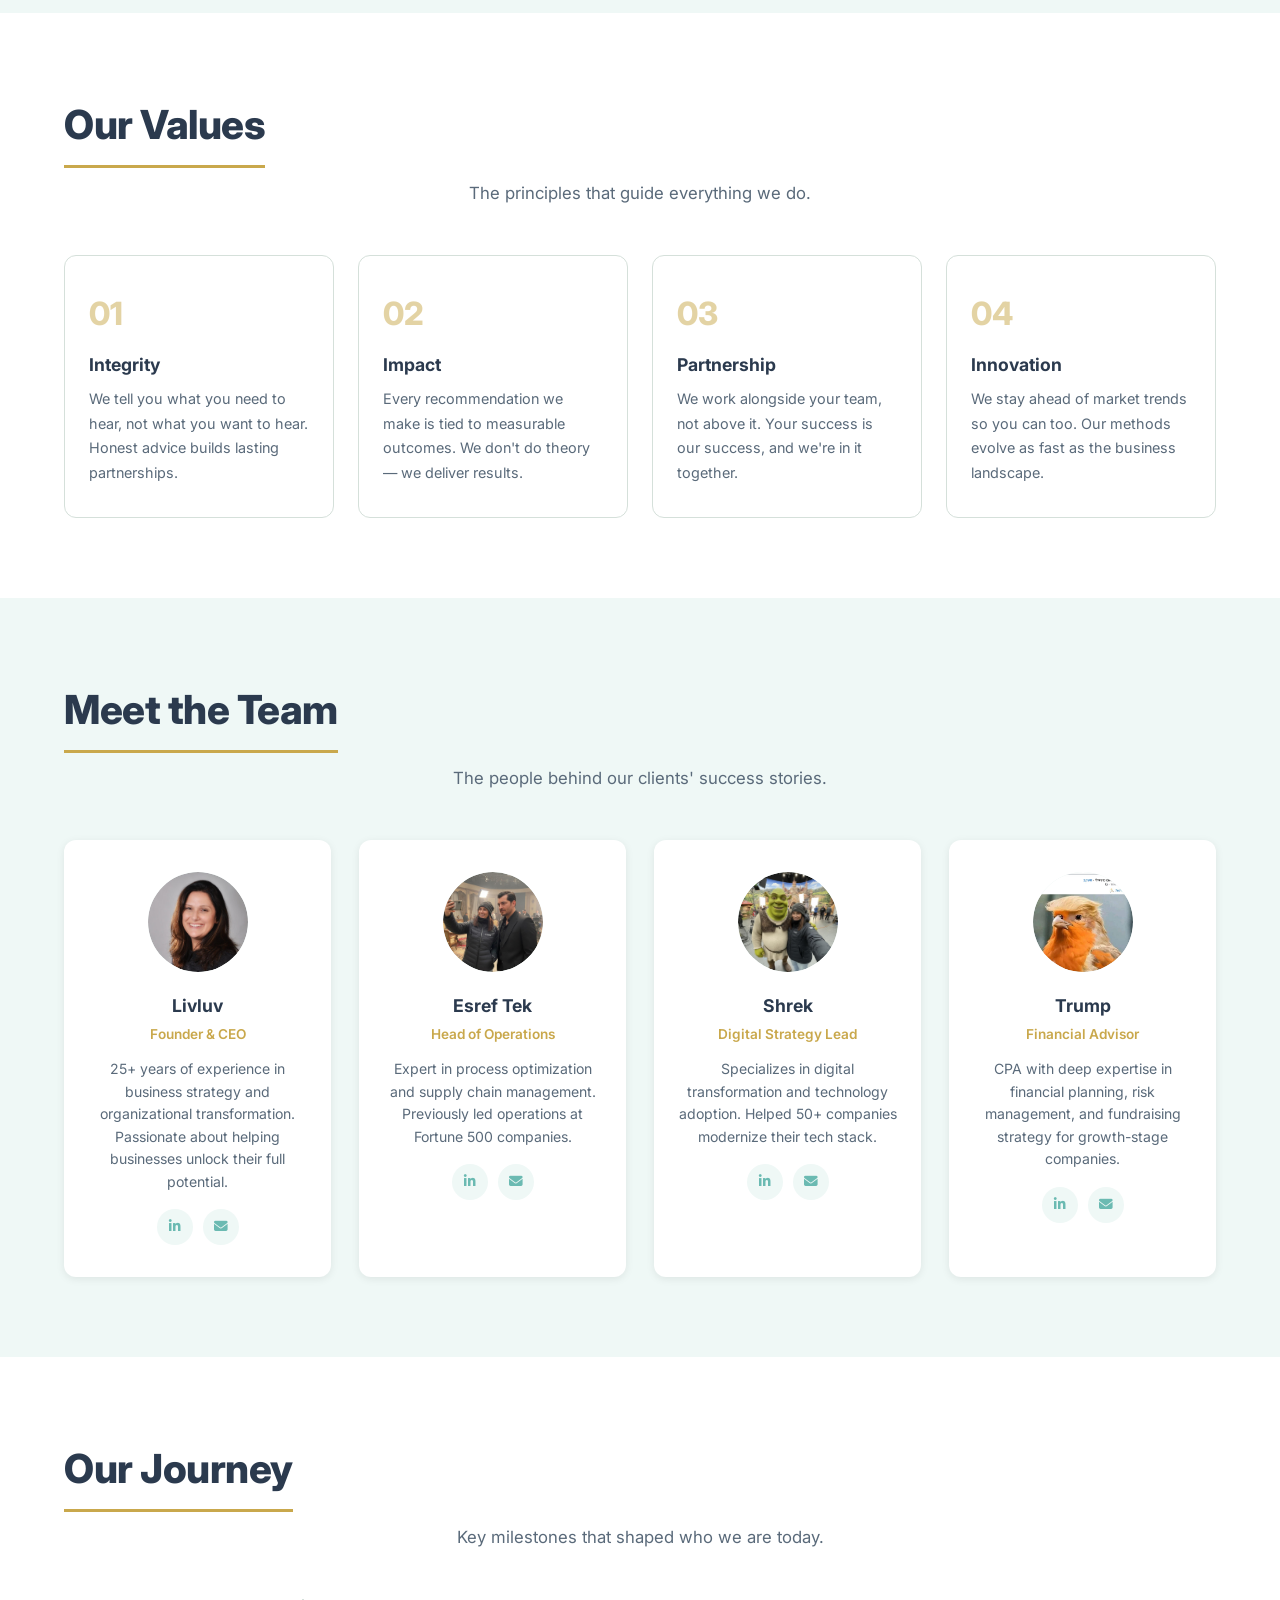
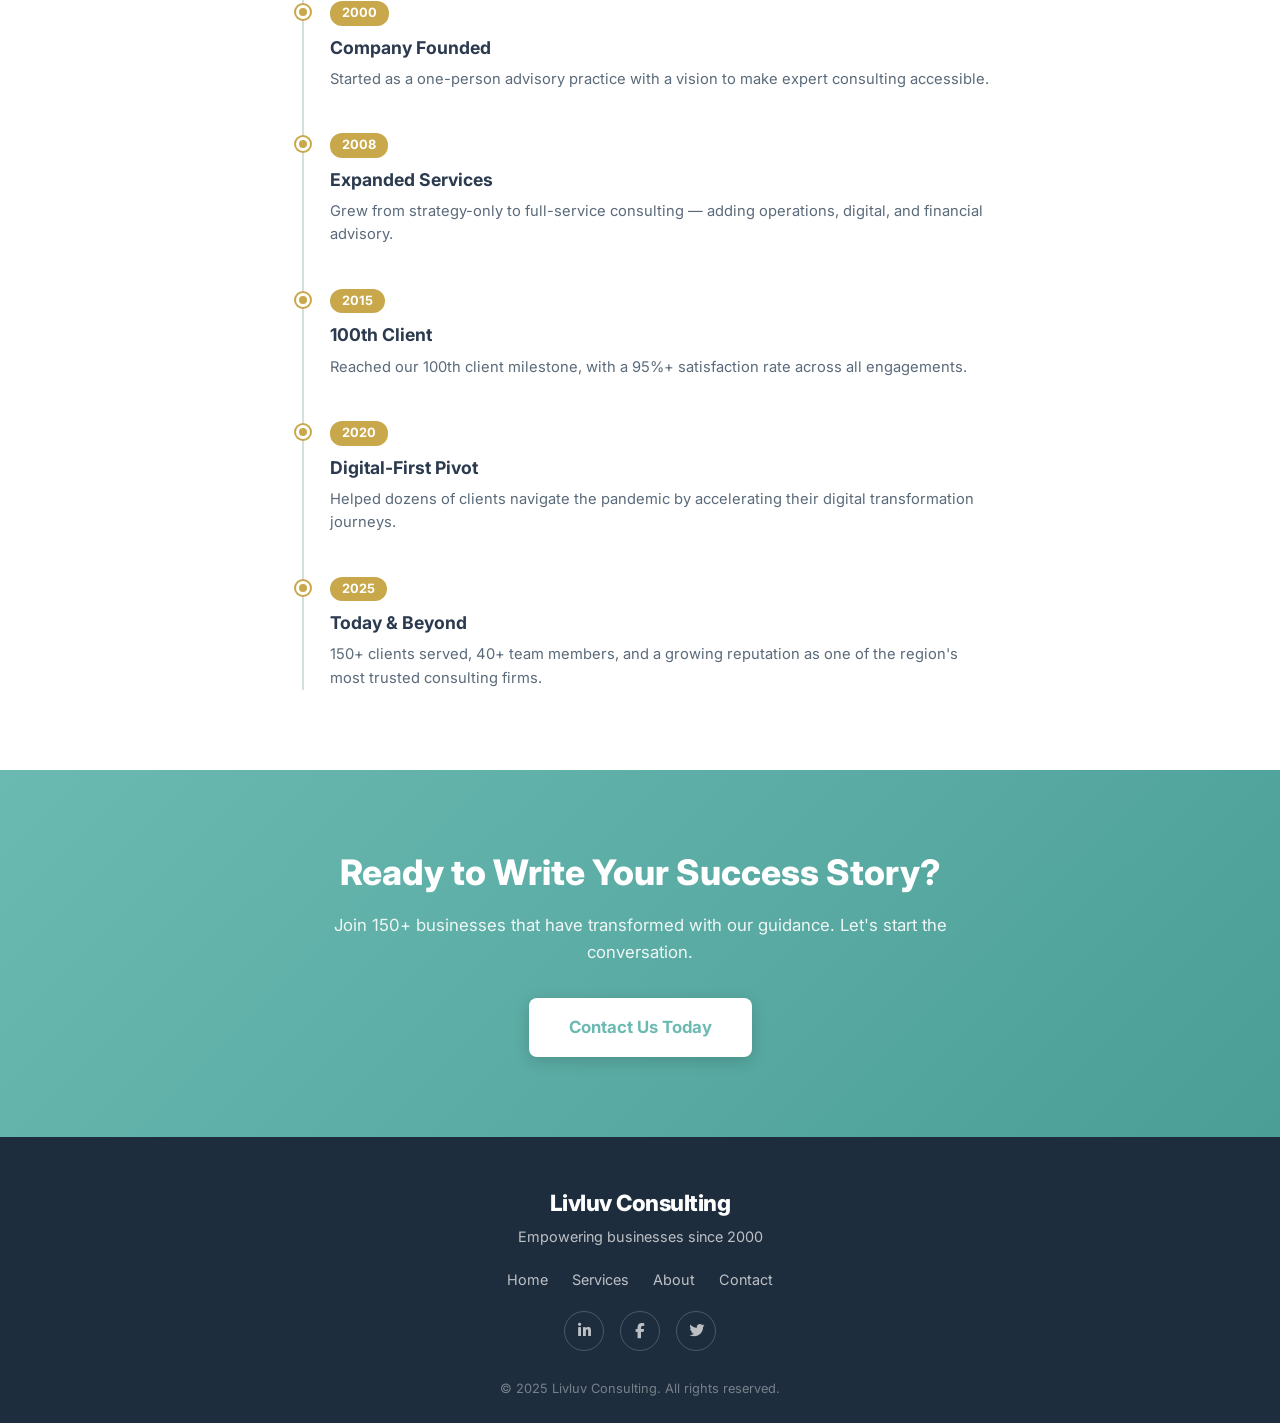
==== commit 4de09d1a: "Add more gold accents and remove logo image Removed logo images from navbar/footer (restored text lo" ====
--- a/about.html
+++ b/about.html
@@ -23,7 +23,7 @@
     <nav class="navbar" id="navbar">
         <div class="container navbar__inner">
             <a href="index.html" class="navbar__logo">
-                <img src="images/logo.jpg" alt="Livnat Tessler" class="navbar__logo-img">
+                <span class="logo-text" data-en="Livluv Consulting" data-he="ליבלוב ייעוץ ארגוני">Livluv Consulting</span>
             </a>
 
             <button class="navbar__toggle" id="navToggle" aria-label="Toggle menu">
@@ -300,7 +300,7 @@
     <footer class="footer">
         <div class="container footer__inner">
             <div class="footer__brand">
-                <img src="images/logo.jpg" alt="Livnat Tessler" class="footer__logo-img">
+                <span class="logo-text" data-en="Livluv Consulting" data-he="ליבלוב ייעוץ ארגוני">Livluv Consulting</span>
                 <p class="footer__tagline" data-en="Empowering businesses since 2000" data-he="מעצימים עסקים מאז 2000">Empowering businesses since 2000</p>
             </div>
             <div class="footer__links">
--- a/css/style.css
+++ b/css/style.css
@@ -134,7 +134,7 @@
     left: 0;
     width: 0;
     height: 2px;
-    background: var(--color-accent);
+    background: var(--color-gold);
     transition: width var(--transition);
 }
 
@@ -200,7 +200,7 @@
     right: -20%;
     width: 700px;
     height: 700px;
-    background: radial-gradient(circle, rgba(46, 134, 222, 0.15) 0%, transparent 70%);
+    background: radial-gradient(circle, rgba(107, 186, 178, 0.15) 0%, transparent 70%);
     border-radius: 50%;
 }
 
@@ -211,7 +211,7 @@
     left: -10%;
     width: 500px;
     height: 500px;
-    background: radial-gradient(circle, rgba(244, 162, 97, 0.1) 0%, transparent 70%);
+    background: radial-gradient(circle, rgba(201, 168, 76, 0.12) 0%, transparent 70%);
     border-radius: 50%;
 }
 
@@ -258,15 +258,15 @@
 }
 
 .btn--primary {
-    background: var(--color-accent);
+    background: var(--color-gold);
     color: var(--color-white);
-    box-shadow: 0 4px 15px rgba(46, 134, 222, 0.3);
+    box-shadow: 0 4px 15px rgba(201, 168, 76, 0.35);
 }
 
 .btn--primary:hover {
-    background: var(--color-accent-hover);
+    background: #B8973F;
     transform: translateY(-2px);
-    box-shadow: 0 6px 25px rgba(46, 134, 222, 0.4);
+    box-shadow: 0 6px 25px rgba(201, 168, 76, 0.45);
 }
 
 .btn--outline {
@@ -289,6 +289,13 @@
     text-align: center;
     margin-bottom: 12px;
     letter-spacing: -0.5px;
+    border-bottom: 3px solid var(--color-gold);
+    display: inline-block;
+    padding-bottom: 8px;
+}
+
+.section__title-wrap {
+    text-align: center;
 }
 
 .section__title--left {
@@ -385,7 +392,7 @@
     left: 0;
     right: 0;
     height: 4px;
-    background: var(--color-accent);
+    background: var(--color-gold);
     transform: scaleX(0);
     transition: transform var(--transition);
 }
@@ -552,8 +559,8 @@
 .form-group input:focus,
 .form-group textarea:focus {
     outline: none;
-    border-color: var(--color-accent);
-    box-shadow: 0 0 0 3px rgba(46, 134, 222, 0.15);
+    border-color: var(--color-gold);
+    box-shadow: 0 0 0 3px rgba(201, 168, 76, 0.2);
 }
 
 .form-group textarea {
@@ -603,7 +610,7 @@
 }
 
 .footer__links a:hover {
-    color: var(--color-accent);
+    color: var(--color-gold);
 }
 
 .footer__social {
@@ -625,8 +632,8 @@
 }
 
 .footer__social a:hover {
-    background: var(--color-accent);
-    border-color: var(--color-accent);
+    background: var(--color-gold);
+    border-color: var(--color-gold);
     color: var(--color-white);
 }
 
@@ -649,6 +656,13 @@
     color: var(--color-white);
     margin-bottom: 16px;
     letter-spacing: -0.5px;
+    border-bottom: 3px solid var(--color-gold);
+    display: inline-block;
+    padding-bottom: 10px;
+}
+
+.page-hero__inner {
+    text-align: center;
 }
 
 .page-hero__subtitle {
@@ -786,7 +800,7 @@
     height: 32px;
     min-width: 32px;
     border-radius: 50%;
-    background: var(--color-accent);
+    background: var(--color-gold);
     color: var(--color-white);
     display: flex;
     align-items: center;
@@ -927,8 +941,8 @@
 .value-card__number {
     font-size: 2rem;
     font-weight: 800;
-    color: var(--color-accent);
-    opacity: 0.3;
+    color: var(--color-gold);
+    opacity: 0.5;
     margin-bottom: 12px;
 }
 
@@ -1003,7 +1017,7 @@
     display: block;
     font-size: 0.85rem;
     font-weight: 600;
-    color: var(--color-accent);
+    color: var(--color-gold);
     margin-bottom: 12px;
 }
 
@@ -1087,9 +1101,9 @@
     width: 14px;
     height: 14px;
     border-radius: 50%;
-    background: var(--color-accent);
+    background: var(--color-gold);
     border: 3px solid var(--color-white);
-    box-shadow: 0 0 0 2px var(--color-accent);
+    box-shadow: 0 0 0 2px var(--color-gold);
 }
 
 [dir="rtl"] .timeline-item__dot {
@@ -1102,7 +1116,7 @@
     font-size: 0.8rem;
     font-weight: 700;
     color: var(--color-white);
-    background: var(--color-accent);
+    background: var(--color-gold);
     padding: 2px 12px;
     border-radius: 12px;
     margin-bottom: 8px;
